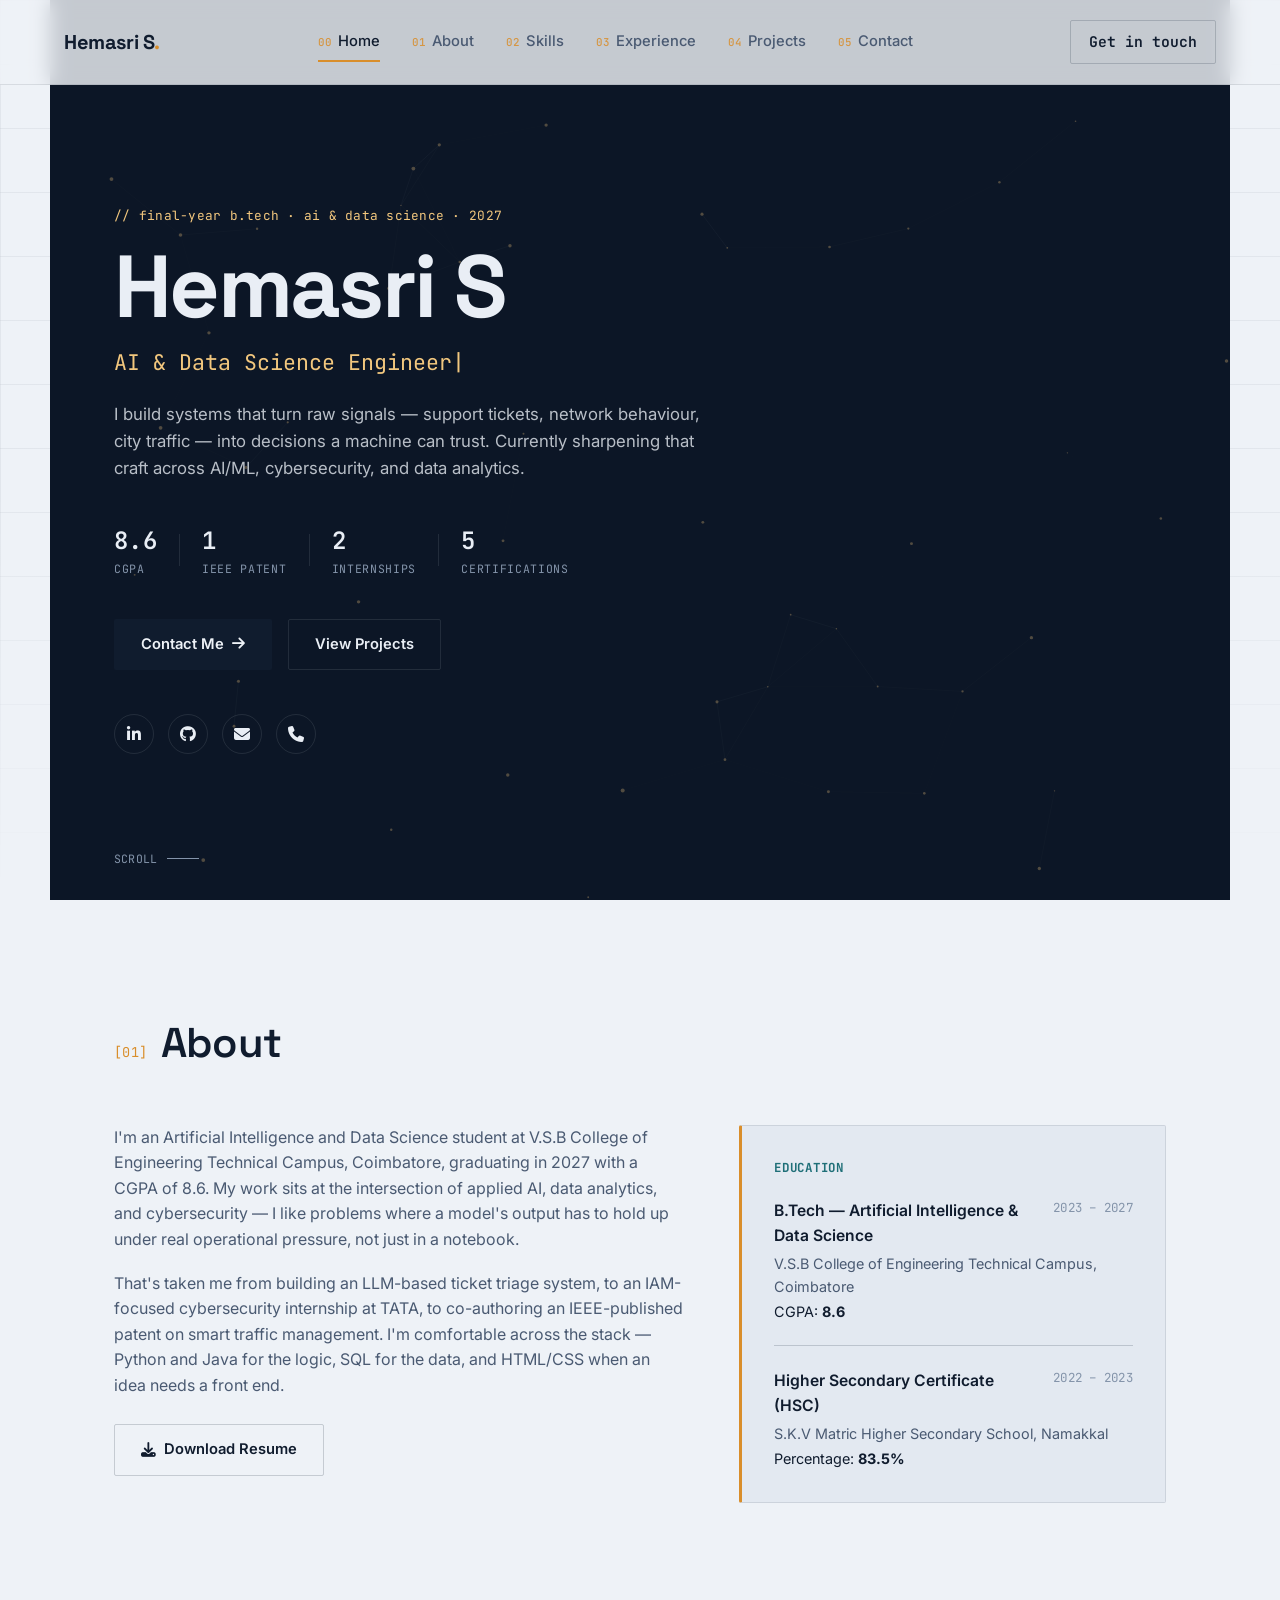
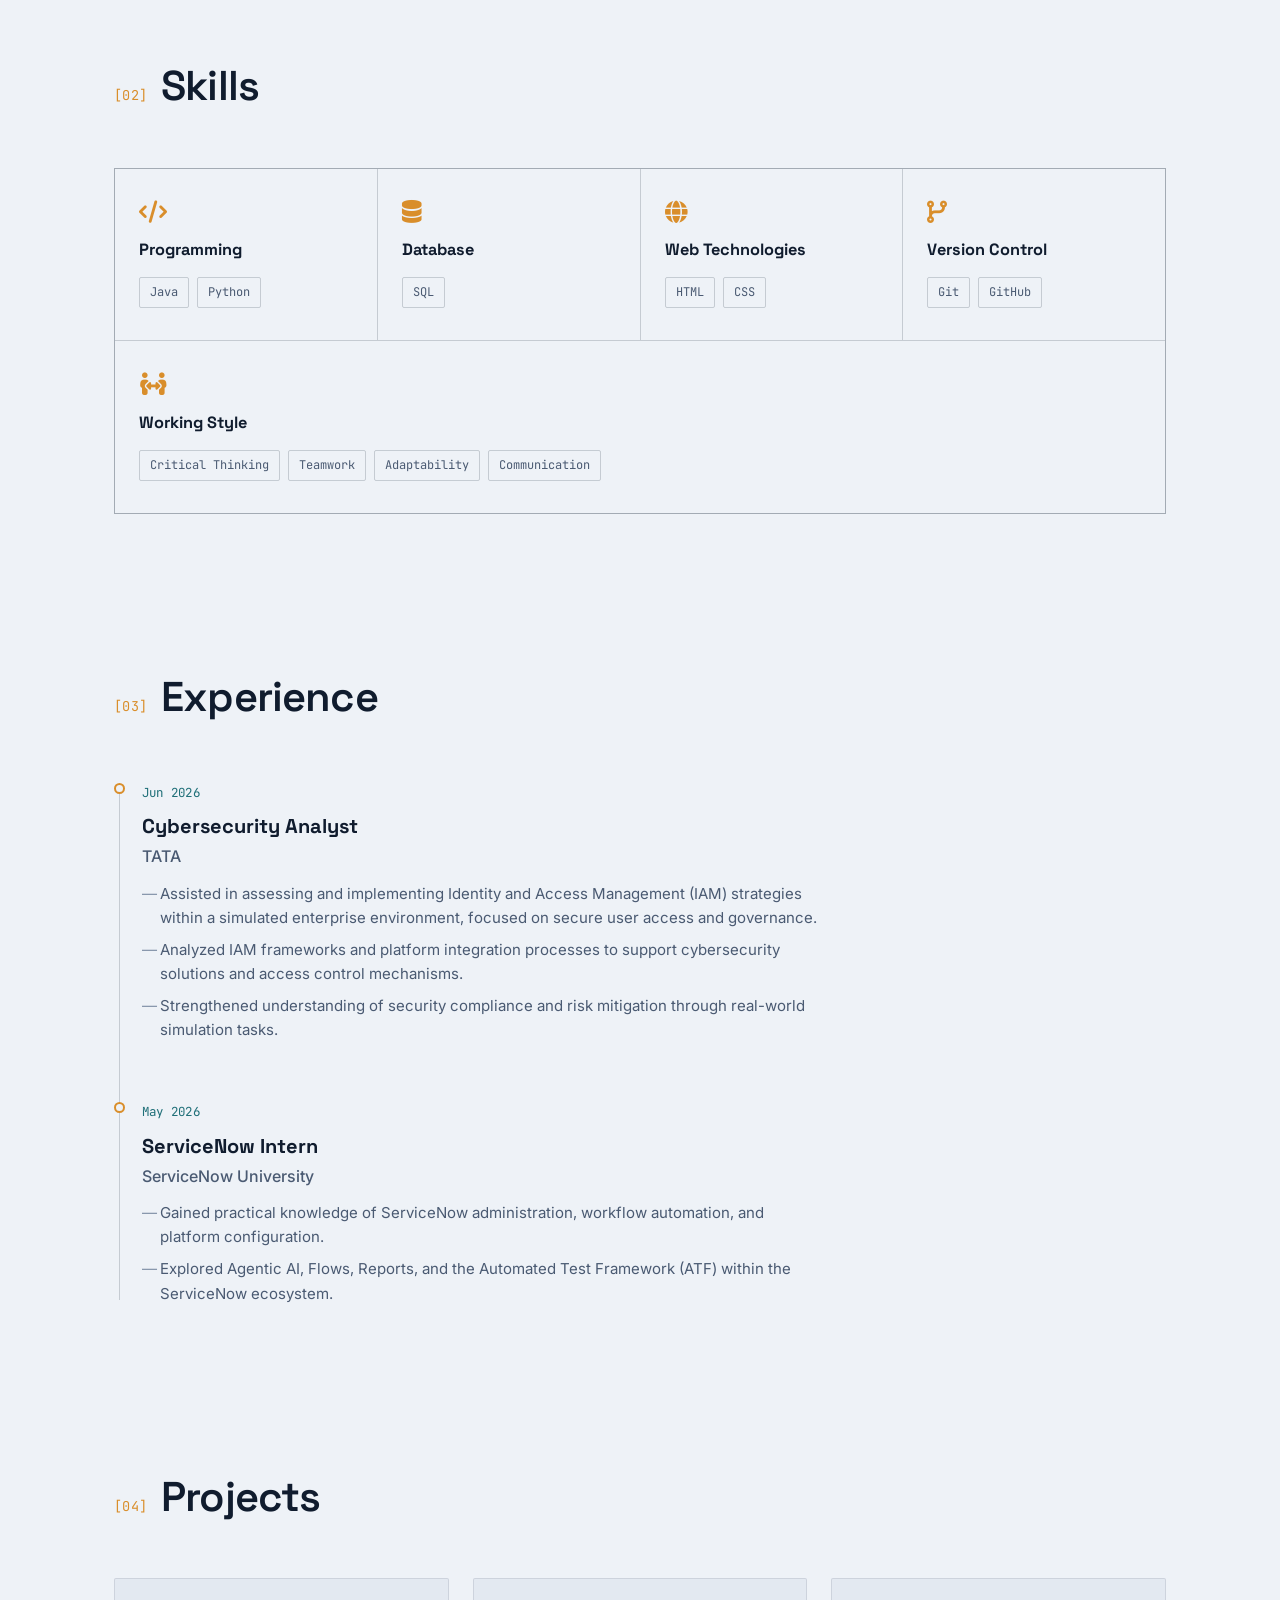
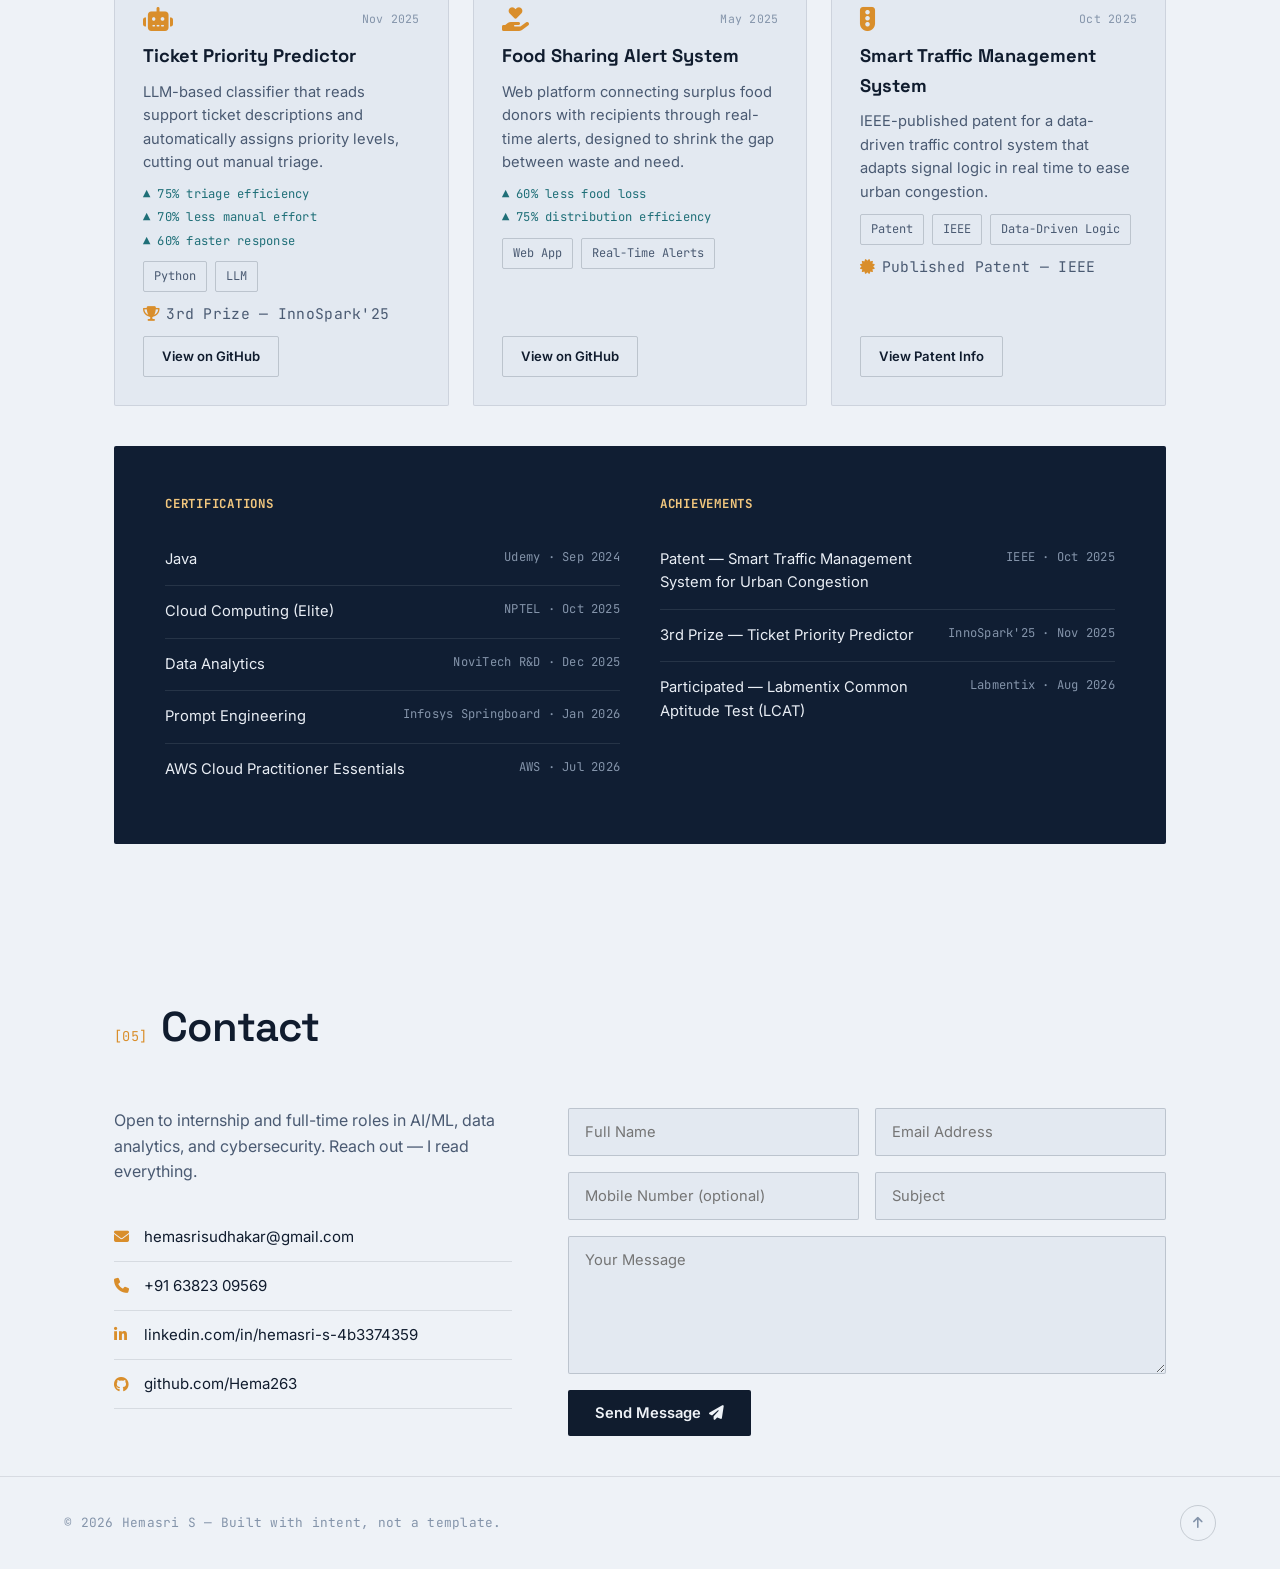
==== files/index.html @ e1083e75 "Add files via upload" ====
<!DOCTYPE html>
<html lang="en">
<head>
<meta charset="UTF-8">
<meta name="viewport" content="width=device-width, initial-scale=1.0">
<title>Hemasri S — AI &amp; Data Science Engineer</title>
<meta name="description" content="Portfolio of Hemasri S — AI &amp; Data Science student, cybersecurity intern, and IEEE patent holder.">
<link rel="preconnect" href="https://fonts.googleapis.com">
<link rel="preconnect" href="https://fonts.gstatic.com" crossorigin>
<link href="https://fonts.googleapis.com/css2?family=Space+Grotesk:wght@500;600;700&family=Inter:wght@400;500;600;700&family=JetBrains+Mono:wght@400;500&display=swap" rel="stylesheet">
<link rel="stylesheet" href="https://cdnjs.cloudflare.com/ajax/libs/font-awesome/6.4.0/css/all.min.css">
<link rel="stylesheet" href="style.css">
</head>
<body>

<div class="grid-overlay" aria-hidden="true"></div>

<header class="header" id="header">
  <a href="#home" class="logo">Hemasri&nbsp;S<span class="dot">.</span></a>
  <nav class="navbar" id="navbar">
    <a href="#home" class="nav-link active" data-idx="00">Home</a>
    <a href="#about" class="nav-link" data-idx="01">About</a>
    <a href="#skills" class="nav-link" data-idx="02">Skills</a>
    <a href="#experience" class="nav-link" data-idx="03">Experience</a>
    <a href="#projects" class="nav-link" data-idx="04">Projects</a>
    <a href="#contact" class="nav-link" data-idx="05">Contact</a>
  </nav>
  <a href="mailto:hemasrisudhakar@gmail.com" class="btn btn-ghost header-cta">Get in touch</a>
  <div class="menu-icon" id="menu-icon" aria-label="Toggle menu" role="button" tabindex="0">
    <i class="fas fa-bars"></i>
  </div>
</header>

<main>

  <!-- HERO -->
  <section class="hero" id="home">
    <canvas id="nodeField" aria-hidden="true"></canvas>
    <div class="hero-inner">
      <p class="eyebrow mono">// final-year b.tech · ai &amp; data science · 2027</p>
      <h1 class="hero-title">Hemasri S</h1>
      <p class="hero-role">
        <span class="role-typed" id="roleTyped"></span><span class="cursor">|</span>
      </p>
      <p class="hero-desc">
        I build systems that turn raw signals — support tickets, network behaviour, city traffic —
        into decisions a machine can trust. Currently sharpening that craft across AI/ML,
        cybersecurity, and data analytics.
      </p>

      <div class="hero-stats mono">
        <div class="stat">
          <span class="stat-num">8.6</span>
          <span class="stat-label">CGPA</span>
        </div>
        <div class="stat-div" aria-hidden="true"></div>
        <div class="stat">
          <span class="stat-num">1</span>
          <span class="stat-label">IEEE Patent</span>
        </div>
        <div class="stat-div" aria-hidden="true"></div>
        <div class="stat">
          <span class="stat-num">2</span>
          <span class="stat-label">Internships</span>
        </div>
        <div class="stat-div" aria-hidden="true"></div>
        <div class="stat">
          <span class="stat-num">5</span>
          <span class="stat-label">Certifications</span>
        </div>
      </div>

      <div class="hero-actions">
        <a href="mailto:hemasrisudhakar@gmail.com" class="btn btn-primary">Contact Me <i class="fas fa-arrow-right"></i></a>
        <a href="#projects" class="btn btn-outline">View Projects</a>
      </div>

      <div class="social-media">
        <a href="https://linkedin.com/in/hemasri-s-4b3374359" target="_blank" rel="noopener" aria-label="LinkedIn"><i class="fab fa-linkedin-in"></i></a>
        <a href="https://github.com/Hema263" target="_blank" rel="noopener" aria-label="GitHub"><i class="fab fa-github"></i></a>
        <a href="mailto:hemasrisudhakar@gmail.com" aria-label="Email"><i class="fas fa-envelope"></i></a>
        <a href="tel:+916382309569" aria-label="Phone"><i class="fas fa-phone"></i></a>
      </div>
    </div>
    <a href="#about" class="scroll-cue mono" aria-label="Scroll to About">scroll<span></span></a>
  </section>

  <!-- ABOUT -->
  <section class="about" id="about">
    <div class="section-head">
      <span class="section-idx mono">01</span>
      <h2 class="heading">About</h2>
    </div>

    <div class="about-grid">
      <div class="about-copy">
        <p>
          I'm an Artificial Intelligence and Data Science student at V.S.B College of Engineering
          Technical Campus, Coimbatore, graduating in 2027 with a CGPA of 8.6. My work sits at the
          intersection of applied AI, data analytics, and cybersecurity — I like problems where a
          model's output has to hold up under real operational pressure, not just in a notebook.
        </p>
        <p>
          That's taken me from building an LLM-based ticket triage system, to an IAM-focused
          cybersecurity internship at TATA, to co-authoring an IEEE-published patent on smart
          traffic management. I'm comfortable across the stack — Python and Java for the logic,
          SQL for the data, and HTML/CSS when an idea needs a front end.
        </p>
        <a href="assets/Hemasri_S_Resume.pdf" class="btn btn-outline" download>
          <i class="fas fa-download"></i> Download Resume
        </a>
      </div>

      <div class="education-card">
        <h3 class="mono card-label">Education</h3>
        <div class="edu-item">
          <div class="edu-top">
            <span class="edu-degree">B.Tech — Artificial Intelligence &amp; Data Science</span>
            <span class="edu-year mono">2023 – 2027</span>
          </div>
          <p class="edu-school">V.S.B College of Engineering Technical Campus, Coimbatore</p>
          <p class="edu-score">CGPA: <strong>8.6</strong></p>
        </div>
        <div class="edu-divider"></div>
        <div class="edu-item">
          <div class="edu-top">
            <span class="edu-degree">Higher Secondary Certificate (HSC)</span>
            <span class="edu-year mono">2022 – 2023</span>
          </div>
          <p class="edu-school">S.K.V Matric Higher Secondary School, Namakkal</p>
          <p class="edu-score">Percentage: <strong>83.5%</strong></p>
        </div>
      </div>
    </div>
  </section>

  <!-- SKILLS -->
  <section class="skills" id="skills">
    <div class="section-head">
      <span class="section-idx mono">02</span>
      <h2 class="heading">Skills</h2>
    </div>

    <div class="skills-grid">
      <div class="skill-card">
        <i class="fas fa-code"></i>
        <h3>Programming</h3>
        <div class="chips">
          <span class="chip">Java</span>
          <span class="chip">Python</span>
        </div>
      </div>
      <div class="skill-card">
        <i class="fas fa-database"></i>
        <h3>Database</h3>
        <div class="chips">
          <span class="chip">SQL</span>
        </div>
      </div>
      <div class="skill-card">
        <i class="fas fa-globe"></i>
        <h3>Web Technologies</h3>
        <div class="chips">
          <span class="chip">HTML</span>
          <span class="chip">CSS</span>
        </div>
      </div>
      <div class="skill-card">
        <i class="fas fa-code-branch"></i>
        <h3>Version Control</h3>
        <div class="chips">
          <span class="chip">Git</span>
          <span class="chip">GitHub</span>
        </div>
      </div>
      <div class="skill-card wide">
        <i class="fas fa-people-arrows"></i>
        <h3>Working Style</h3>
        <div class="chips">
          <span class="chip">Critical Thinking</span>
          <span class="chip">Teamwork</span>
          <span class="chip">Adaptability</span>
          <span class="chip">Communication</span>
        </div>
      </div>
    </div>
  </section>

  <!-- EXPERIENCE -->
  <section class="experience" id="experience">
    <div class="section-head">
      <span class="section-idx mono">03</span>
      <h2 class="heading">Experience</h2>
    </div>

    <div class="timeline">
      <div class="timeline-item">
        <div class="timeline-marker"></div>
        <div class="timeline-content">
          <span class="mono timeline-date">Jun 2026</span>
          <h3>Cybersecurity Analyst</h3>
          <p class="timeline-org">TATA</p>
          <ul>
            <li>Assisted in assessing and implementing Identity and Access Management (IAM) strategies within a simulated enterprise environment, focused on secure user access and governance.</li>
            <li>Analyzed IAM frameworks and platform integration processes to support cybersecurity solutions and access control mechanisms.</li>
            <li>Strengthened understanding of security compliance and risk mitigation through real-world simulation tasks.</li>
          </ul>
        </div>
      </div>

      <div class="timeline-item">
        <div class="timeline-marker"></div>
        <div class="timeline-content">
          <span class="mono timeline-date">May 2026</span>
          <h3>ServiceNow Intern</h3>
          <p class="timeline-org">ServiceNow University</p>
          <ul>
            <li>Gained practical knowledge of ServiceNow administration, workflow automation, and platform configuration.</li>
            <li>Explored Agentic AI, Flows, Reports, and the Automated Test Framework (ATF) within the ServiceNow ecosystem.</li>
          </ul>
        </div>
      </div>
    </div>
  </section>

  <!-- PROJECTS -->
  <section class="projects" id="projects">
    <div class="section-head">
      <span class="section-idx mono">04</span>
      <h2 class="heading">Projects</h2>
    </div>

    <div class="projects-grid">
      <article class="project-card">
        <div class="project-top">
          <i class="fas fa-robot"></i>
          <span class="mono project-date">Nov 2025</span>
        </div>
        <h3>Ticket Priority Predictor</h3>
        <p>LLM-based classifier that reads support ticket descriptions and automatically assigns priority levels, cutting out manual triage.</p>
        <div class="metric-row mono">
          <span>▲ 75% triage efficiency</span>
          <span>▲ 70% less manual effort</span>
          <span>▲ 60% faster response</span>
        </div>
        <div class="chips">
          <span class="chip">Python</span>
          <span class="chip">LLM</span>
        </div>
        <p class="award mono"><i class="fas fa-trophy"></i> 3rd Prize — InnoSpark'25</p>
        <a href="https://github.com/Hema263" target="_blank" rel="noopener" class="btn btn-outline btn-sm">View on GitHub</a>
      </article>

      <article class="project-card">
        <div class="project-top">
          <i class="fas fa-hand-holding-heart"></i>
          <span class="mono project-date">May 2025</span>
        </div>
        <h3>Food Sharing Alert System</h3>
        <p>Web platform connecting surplus food donors with recipients through real-time alerts, designed to shrink the gap between waste and need.</p>
        <div class="metric-row mono">
          <span>▲ 60% less food loss</span>
          <span>▲ 75% distribution efficiency</span>
        </div>
        <div class="chips">
          <span class="chip">Web App</span>
          <span class="chip">Real-Time Alerts</span>
        </div>
        <a href="https://github.com/Hema263" target="_blank" rel="noopener" class="btn btn-outline btn-sm">View on GitHub</a>
      </article>

      <article class="project-card">
        <div class="project-top">
          <i class="fas fa-traffic-light"></i>
          <span class="mono project-date">Oct 2025</span>
        </div>
        <h3>Smart Traffic Management System</h3>
        <p>IEEE-published patent for a data-driven traffic control system that adapts signal logic in real time to ease urban congestion.</p>
        <div class="chips">
          <span class="chip">Patent</span>
          <span class="chip">IEEE</span>
          <span class="chip">Data-Driven Logic</span>
        </div>
        <p class="award mono"><i class="fas fa-certificate"></i> Published Patent — IEEE</p>
        <a href="#" class="btn btn-outline btn-sm" id="patentLink">View Patent Info</a>
      </article>
    </div>
  </section>

  <!-- CERTIFICATIONS & ACHIEVEMENTS -->
  <section class="cert-achieve" id="cert-achieve">
    <div class="ca-grid">
      <div class="ca-col">
        <h3 class="mono card-label">Certifications</h3>
        <ul class="ca-list">
          <li><span>Java</span><span class="mono">Udemy · Sep 2024</span></li>
          <li><span>Cloud Computing (Elite)</span><span class="mono">NPTEL · Oct 2025</span></li>
          <li><span>Data Analytics</span><span class="mono">NoviTech R&amp;D · Dec 2025</span></li>
          <li><span>Prompt Engineering</span><span class="mono">Infosys Springboard · Jan 2026</span></li>
          <li><span>AWS Cloud Practitioner Essentials</span><span class="mono">AWS · Jul 2026</span></li>
        </ul>
      </div>
      <div class="ca-col">
        <h3 class="mono card-label">Achievements</h3>
        <ul class="ca-list">
          <li><span>Patent — Smart Traffic Management System for Urban Congestion</span><span class="mono">IEEE · Oct 2025</span></li>
          <li><span>3rd Prize — Ticket Priority Predictor</span><span class="mono">InnoSpark'25 · Nov 2025</span></li>
          <li><span>Participated — Labmentix Common Aptitude Test (LCAT)</span><span class="mono">Labmentix · Aug 2026</span></li>
        </ul>
      </div>
    </div>
  </section>

  <!-- CONTACT -->
  <section class="contact" id="contact">
    <div class="section-head">
      <span class="section-idx mono">05</span>
      <h2 class="heading">Contact</h2>
    </div>

    <div class="contact-grid">
      <div class="contact-info">
        <p class="contact-lead">Open to internship and full-time roles in AI/ML, data analytics, and cybersecurity. Reach out — I read everything.</p>
        <a href="mailto:hemasrisudhakar@gmail.com" class="contact-line">
          <i class="fas fa-envelope"></i> hemasrisudhakar@gmail.com
        </a>
        <a href="tel:+916382309569" class="contact-line">
          <i class="fas fa-phone"></i> +91 63823 09569
        </a>
        <a href="https://linkedin.com/in/hemasri-s-4b3374359" target="_blank" rel="noopener" class="contact-line">
          <i class="fab fa-linkedin-in"></i> linkedin.com/in/hemasri-s-4b3374359
        </a>
        <a href="https://github.com/Hema263" target="_blank" rel="noopener" class="contact-line">
          <i class="fab fa-github"></i> github.com/Hema263
        </a>
      </div>

      <form class="contact-form" id="contactForm" action="mailto:hemasrisudhakar@gmail.com" method="post" enctype="text/plain">
        <div class="input-box">
          <input type="text" name="name" placeholder="Full Name" required>
          <input type="email" name="email" placeholder="Email Address" required>
        </div>
        <div class="input-box">
          <input type="tel" name="mobile" placeholder="Mobile Number (optional)">
          <input type="text" name="subject" placeholder="Subject" required>
        </div>
        <textarea name="message" rows="6" placeholder="Your Message" required></textarea>
        <button type="submit" class="btn btn-primary">Send Message <i class="fas fa-paper-plane"></i></button>
      </form>
    </div>
  </section>

</main>

<footer class="footer">
  <p class="mono">© 2026 Hemasri S — Built with intent, not a template.</p>
  <a href="#home" class="footer-top" aria-label="Back to top"><i class="fas fa-arrow-up"></i></a>
</footer>

<script src="script.js"></script>
</body>
</html>
---- files/style.css ----
/* =========================================================
   HEMASRI S — PORTFOLIO
   Design language: "blueprint" — technical, drafted, precise.
   Paper-blue surfaces, navy ink, amber accent for signal/data,
   deep teal for security/trust context. Grid lines throughout
   nod to circuit boards and traffic grids (patent subject).
   ========================================================= */

:root {
  --paper: #EEF2F7;
  --paper-alt: #E3E9F1;
  --ink: #101C2E;
  --ink-soft: #4A5A72;
  --ink-faint: #8494AA;
  --amber: #D98E2B;
  --amber-soft: #F2C77E;
  --teal: #1F6F78;
  --line: rgba(16, 28, 46, 0.10);
  --line-strong: rgba(16, 28, 46, 0.18);

  --navy-deep: #0C1626;
  --navy-panel: #101E33;
  --paper-on-navy: #E9EEF5;
  --line-on-navy: rgba(233, 238, 245, 0.10);

  --font-display: "Space Grotesk", sans-serif;
  --font-body: "Inter", sans-serif;
  --font-mono: "JetBrains Mono", monospace;

  --radius: 2px;
  --max-w: 1180px;
}

* { margin: 0; padding: 0; box-sizing: border-box; }

html { scroll-behavior: smooth; }

body {
  background: var(--paper);
  color: var(--ink);
  font-family: var(--font-body);
  line-height: 1.6;
  overflow-x: hidden;
}

a { color: inherit; text-decoration: none; }
ul { list-style: none; }
img { max-width: 100%; display: block; }
button { font-family: inherit; cursor: pointer; }

.mono { font-family: var(--font-mono); letter-spacing: 0.02em; }

/* focus visibility */
a:focus-visible, button:focus-visible, input:focus-visible, textarea:focus-visible {
  outline: 2px solid var(--amber);
  outline-offset: 2px;
}

@media (prefers-reduced-motion: reduce) {
  *, *::before, *::after { animation-duration: 0.01ms !important; transition-duration: 0.01ms !important; }
  html { scroll-behavior: auto; }
}

/* faint grid overlay across whole page */
.grid-overlay {
  position: fixed;
  inset: 0;
  pointer-events: none;
  z-index: 0;
  background-image:
    linear-gradient(var(--line) 1px, transparent 1px),
    linear-gradient(90deg, var(--line) 1px, transparent 1px);
  background-size: 64px 64px;
  opacity: 0.5;
  mask-image: linear-gradient(to bottom, black, black 55%, transparent 100%);
}

/* ---------------- HEADER ---------------- */
.header {
  position: fixed;
  top: 0; left: 0; right: 0;
  z-index: 100;
  display: flex;
  align-items: center;
  justify-content: space-between;
  padding: 20px clamp(20px, 5vw, 64px);
  background: rgba(238, 242, 247, 0.82);
  backdrop-filter: blur(10px);
  border-bottom: 1px solid var(--line);
}

.logo {
  font-family: var(--font-display);
  font-weight: 700;
  font-size: 1.25rem;
  letter-spacing: -0.02em;
}
.logo .dot { color: var(--amber); }

.navbar { display: flex; gap: 32px; }
.nav-link {
  position: relative;
  font-size: 0.92rem;
  font-weight: 500;
  color: var(--ink-soft);
  padding: 4px 0;
  transition: color 0.2s ease;
}
.nav-link::before {
  content: attr(data-idx);
  font-family: var(--font-mono);
  font-size: 0.68rem;
  color: var(--amber);
  margin-right: 6px;
  opacity: 0.85;
}
.nav-link:hover, .nav-link.active { color: var(--ink); }
.nav-link::after {
  content: "";
  position: absolute;
  left: 0; bottom: -4px;
  width: 0; height: 1.5px;
  background: var(--amber);
  transition: width 0.25s ease;
}
.nav-link:hover::after, .nav-link.active::after { width: 100%; }

.header-cta {
  font-family: var(--font-mono);
  font-size: 0.82rem;
}

.menu-icon { display: none; font-size: 1.3rem; cursor: pointer; }

/* ---------------- BUTTONS ---------------- */
.btn {
  display: inline-flex;
  align-items: center;
  gap: 8px;
  padding: 13px 26px;
  font-weight: 600;
  font-size: 0.92rem;
  border-radius: var(--radius);
  border: 1px solid transparent;
  transition: transform 0.2s ease, background 0.2s ease, border-color 0.2s ease, color 0.2s ease;
}
.btn-sm { padding: 9px 18px; font-size: 0.82rem; }
.btn-primary {
  background: var(--ink);
  color: var(--paper);
}
.btn-primary:hover { background: var(--amber); color: var(--ink); transform: translateY(-2px); }

.btn-outline {
  border-color: var(--line-strong);
  color: var(--ink);
}
.btn-outline:hover { border-color: var(--ink); background: var(--ink); color: var(--paper); transform: translateY(-2px); }

.btn-ghost {
  color: var(--ink);
  border: 1px solid var(--line-strong);
  padding: 9px 18px;
}
.btn-ghost:hover { border-color: var(--amber); color: var(--amber); }

/* ---------------- HERO ---------------- */
.hero {
  position: relative;
  min-height: 100vh;
  display: flex;
  align-items: center;
  padding: 140px clamp(20px, 5vw, 64px) 80px;
  background: var(--navy-deep);
  color: var(--paper-on-navy);
  overflow: hidden;
}

#nodeField {
  position: absolute;
  inset: 0;
  width: 100%;
  height: 100%;
  opacity: 0.55;
}

.hero-inner {
  position: relative;
  z-index: 2;
  max-width: 760px;
}

.eyebrow {
  color: var(--amber-soft);
  font-size: 0.8rem;
  margin-bottom: 18px;
}

.hero-title {
  font-family: var(--font-display);
  font-weight: 700;
  font-size: clamp(3rem, 8vw, 5.5rem);
  letter-spacing: -0.03em;
  line-height: 0.98;
  margin-bottom: 14px;
}

.hero-role {
  font-family: var(--font-mono);
  font-size: clamp(1rem, 2.2vw, 1.35rem);
  color: var(--amber-soft);
  margin-bottom: 22px;
  min-height: 1.6em;
}
.cursor { animation: blink 1s step-start infinite; color: var(--amber-soft); }
@keyframes blink { 50% { opacity: 0; } }

.hero-desc {
  font-size: 1.05rem;
  color: rgba(233, 238, 245, 0.78);
  max-width: 56ch;
  margin-bottom: 40px;
}

.hero-stats {
  display: flex;
  align-items: center;
  gap: 22px;
  margin-bottom: 40px;
  flex-wrap: wrap;
}
.stat { display: flex; flex-direction: column; }
.stat-num { font-size: 1.5rem; font-weight: 600; color: var(--paper-on-navy); }
.stat-label { font-size: 0.72rem; color: var(--ink-faint); text-transform: uppercase; letter-spacing: 0.06em; }
.stat-div { width: 1px; height: 32px; background: var(--line-on-navy); }

.hero-actions { display: flex; gap: 16px; margin-bottom: 44px; flex-wrap: wrap; }
.hero .btn-outline { border-color: var(--line-on-navy); color: var(--paper-on-navy); }
.hero .btn-outline:hover { background: var(--paper-on-navy); color: var(--navy-deep); border-color: var(--paper-on-navy); }

.social-media { display: flex; gap: 14px; }
.social-media a {
  width: 40px; height: 40px;
  display: flex; align-items: center; justify-content: center;
  border: 1px solid var(--line-on-navy);
  border-radius: 50%;
  transition: all 0.2s ease;
}
.social-media a:hover { background: var(--amber-soft); color: var(--navy-deep); border-color: var(--amber-soft); transform: translateY(-3px); }

.scroll-cue {
  position: absolute;
  bottom: 32px; left: clamp(20px, 5vw, 64px);
  z-index: 2;
  display: flex; align-items: center; gap: 10px;
  font-size: 0.72rem;
  color: var(--ink-faint);
  text-transform: uppercase;
}
.scroll-cue span { width: 32px; height: 1px; background: var(--ink-faint); position: relative; overflow: hidden; }
.scroll-cue span::after {
  content: "";
  position: absolute; top: 0; left: -100%;
  width: 100%; height: 100%;
  background: var(--amber-soft);
  animation: cue 1.8s ease-in-out infinite;
}
@keyframes cue { 50% { left: 100%; } 100% { left: 100%; } }

/* ---------------- SECTION SHARED ---------------- */
main section {
  position: relative;
  z-index: 1;
  max-width: var(--max-w);
  margin: 0 auto;
  padding: 110px clamp(20px, 5vw, 64px) 40px;
}

.section-head {
  display: flex;
  align-items: baseline;
  gap: 14px;
  margin-bottom: 48px;
}
.section-idx {
  color: var(--amber);
  font-size: 0.85rem;
}
.section-idx::before { content: "["; }
.section-idx::after { content: "]"; }

.heading {
  font-family: var(--font-display);
  font-weight: 600;
  font-size: clamp(1.9rem, 3.5vw, 2.6rem);
  letter-spacing: -0.02em;
}

/* ---------------- ABOUT ---------------- */
.about-grid {
  display: grid;
  grid-template-columns: 1.2fr 0.9fr;
  gap: 56px;
  align-items: start;
}
.about-copy p { color: var(--ink-soft); margin-bottom: 18px; max-width: 62ch; }
.about-copy .btn { margin-top: 8px; }

.education-card {
  background: var(--paper-alt);
  border: 1px solid var(--line);
  border-left: 3px solid var(--amber);
  padding: 32px;
  border-radius: var(--radius);
}
.card-label { color: var(--teal); font-size: 0.78rem; text-transform: uppercase; margin-bottom: 20px; letter-spacing: 0.06em; }
.edu-top { display: flex; justify-content: space-between; gap: 12px; margin-bottom: 4px; }
.edu-degree { font-weight: 600; font-size: 0.98rem; }
.edu-year { color: var(--ink-faint); font-size: 0.78rem; white-space: nowrap; }
.edu-school { color: var(--ink-soft); font-size: 0.9rem; margin-bottom: 2px; }
.edu-score { font-size: 0.9rem; }
.edu-divider { height: 1px; background: var(--line-strong); margin: 22px 0; }

/* ---------------- SKILLS ---------------- */
.skills-grid {
  display: grid;
  grid-template-columns: repeat(4, 1fr);
  gap: 1px;
  background: var(--line-strong);
  border: 1px solid var(--line-strong);
}
.skill-card {
  background: var(--paper);
  padding: 32px 24px;
  transition: background 0.2s ease;
}
.skill-card:hover { background: var(--paper-alt); }
.skill-card.wide { grid-column: span 4; }
.skill-card i { font-size: 1.4rem; color: var(--amber); margin-bottom: 14px; display: block; }
.skill-card h3 { font-family: var(--font-display); font-size: 1.02rem; margin-bottom: 14px; }
.chips { display: flex; flex-wrap: wrap; gap: 8px; }
.chip {
  font-family: var(--font-mono);
  font-size: 0.75rem;
  padding: 5px 10px;
  border: 1px solid var(--line-strong);
  border-radius: var(--radius);
  color: var(--ink-soft);
}

/* ---------------- EXPERIENCE ---------------- */
.timeline { position: relative; padding-left: 28px; }
.timeline::before {
  content: "";
  position: absolute; left: 5px; top: 6px; bottom: 6px;
  width: 1px;
  background: var(--line-strong);
}
.timeline-item { position: relative; padding-bottom: 48px; }
.timeline-item:last-child { padding-bottom: 0; }
.timeline-marker {
  position: absolute; left: -28px; top: 4px;
  width: 11px; height: 11px;
  background: var(--paper);
  border: 2px solid var(--amber);
  border-radius: 50%;
}
.timeline-date { color: var(--teal); font-size: 0.78rem; }
.timeline-content h3 { font-family: var(--font-display); font-size: 1.25rem; margin: 6px 0 2px; }
.timeline-org { color: var(--ink-soft); font-weight: 500; margin-bottom: 12px; }
.timeline-content ul { max-width: 68ch; }
.timeline-content li { position: relative; padding-left: 18px; color: var(--ink-soft); margin-bottom: 8px; font-size: 0.94rem; }
.timeline-content li::before { content: "—"; position: absolute; left: 0; color: var(--ink-faint); }

/* ---------------- PROJECTS ---------------- */
.projects-grid {
  display: grid;
  grid-template-columns: repeat(3, 1fr);
  gap: 24px;
}
.project-card {
  background: var(--paper-alt);
  border: 1px solid var(--line);
  padding: 28px;
  display: flex;
  flex-direction: column;
  gap: 10px;
  border-radius: var(--radius);
  transition: transform 0.25s ease, box-shadow 0.25s ease, border-color 0.25s ease;
}
.project-card:hover {
  transform: translateY(-4px);
  border-color: var(--amber);
  box-shadow: 0 12px 28px -14px rgba(16, 28, 46, 0.35);
}
.project-top { display: flex; justify-content: space-between; align-items: center; }
.project-top i { font-size: 1.5rem; color: var(--amber); }
.project-date { color: var(--ink-faint); font-size: 0.72rem; }
.project-card h3 { font-family: var(--font-display); font-size: 1.15rem; }
.project-card p { color: var(--ink-soft); font-size: 0.92rem; flex-grow: 0; }
.metric-row { display: flex; flex-direction: column; gap: 4px; font-size: 0.76rem; color: var(--teal); }
.award { font-size: 0.78rem; color: var(--ink-soft); display: flex; align-items: center; gap: 6px; }
.award i { color: var(--amber); }
.project-card .btn { margin-top: auto; align-self: flex-start; }

/* ---------------- CERTIFICATIONS / ACHIEVEMENTS ---------------- */
.cert-achieve { padding-top: 0; }
.ca-grid {
  display: grid;
  grid-template-columns: 1fr 1fr;
  gap: 40px;
  background: var(--navy-panel);
  color: var(--paper-on-navy);
  padding: 48px clamp(24px, 4vw, 56px);
  border-radius: var(--radius);
}
.ca-col .card-label { color: var(--amber-soft); }
.ca-list li {
  display: flex;
  justify-content: space-between;
  gap: 16px;
  padding: 14px 0;
  border-bottom: 1px solid var(--line-on-navy);
  font-size: 0.92rem;
}
.ca-list li:last-child { border-bottom: none; }
.ca-list li span:first-child { color: var(--paper-on-navy); max-width: 60%; }
.ca-list li span:last-child { color: var(--ink-faint); font-size: 0.76rem; text-align: right; white-space: nowrap; }

/* ---------------- CONTACT ---------------- */
.contact-grid {
  display: grid;
  grid-template-columns: 0.8fr 1.2fr;
  gap: 56px;
}
.contact-lead { color: var(--ink-soft); margin-bottom: 28px; max-width: 42ch; }
.contact-line {
  display: flex; align-items: center; gap: 12px;
  padding: 12px 0;
  border-bottom: 1px solid var(--line);
  font-size: 0.94rem;
  transition: color 0.2s ease, padding-left 0.2s ease;
}
.contact-line i { color: var(--amber); width: 18px; }
.contact-line:hover { color: var(--teal); padding-left: 6px; }

.contact-form { display: flex; flex-direction: column; gap: 16px; }
.input-box { display: flex; gap: 16px; }
.contact-form input, .contact-form textarea {
  width: 100%;
  background: var(--paper-alt);
  border: 1px solid var(--line-strong);
  border-radius: var(--radius);
  padding: 14px 16px;
  font-family: var(--font-body);
  font-size: 0.92rem;
  color: var(--ink);
  resize: vertical;
}
.contact-form input:focus, .contact-form textarea:focus { border-color: var(--amber); outline: none; }
.contact-form button { align-self: flex-start; }

/* ---------------- FOOTER ---------------- */
.footer {
  display: flex;
  align-items: center;
  justify-content: space-between;
  padding: 28px clamp(20px, 5vw, 64px);
  border-top: 1px solid var(--line);
  color: var(--ink-faint);
  font-size: 0.8rem;
}
.footer-top {
  width: 36px; height: 36px;
  display: flex; align-items: center; justify-content: center;
  border: 1px solid var(--line-strong);
  border-radius: 50%;
  transition: all 0.2s ease;
}
.footer-top:hover { background: var(--amber); border-color: var(--amber); color: var(--ink); }

/* ---------------- RESPONSIVE ---------------- */
@media (max-width: 900px) {
  .about-grid, .contact-grid { grid-template-columns: 1fr; }
  .skills-grid { grid-template-columns: repeat(2, 1fr); }
  .skill-card.wide { grid-column: span 2; }
  .projects-grid { grid-template-columns: 1fr; }
  .ca-grid { grid-template-columns: 1fr; }
}

@media (max-width: 760px) {
  .navbar, .header-cta { display: none; }
  .menu-icon { display: block; }
  .navbar.show {
    display: flex;
    flex-direction: column;
    position: absolute;
    top: 100%; left: 0; right: 0;
    background: var(--paper);
    padding: 20px clamp(20px, 5vw, 64px);
    border-bottom: 1px solid var(--line);
    gap: 18px;
  }
  .input-box { flex-direction: column; }
  .skills-grid { grid-template-columns: 1fr; }
  .skill-card.wide { grid-column: span 1; }
}
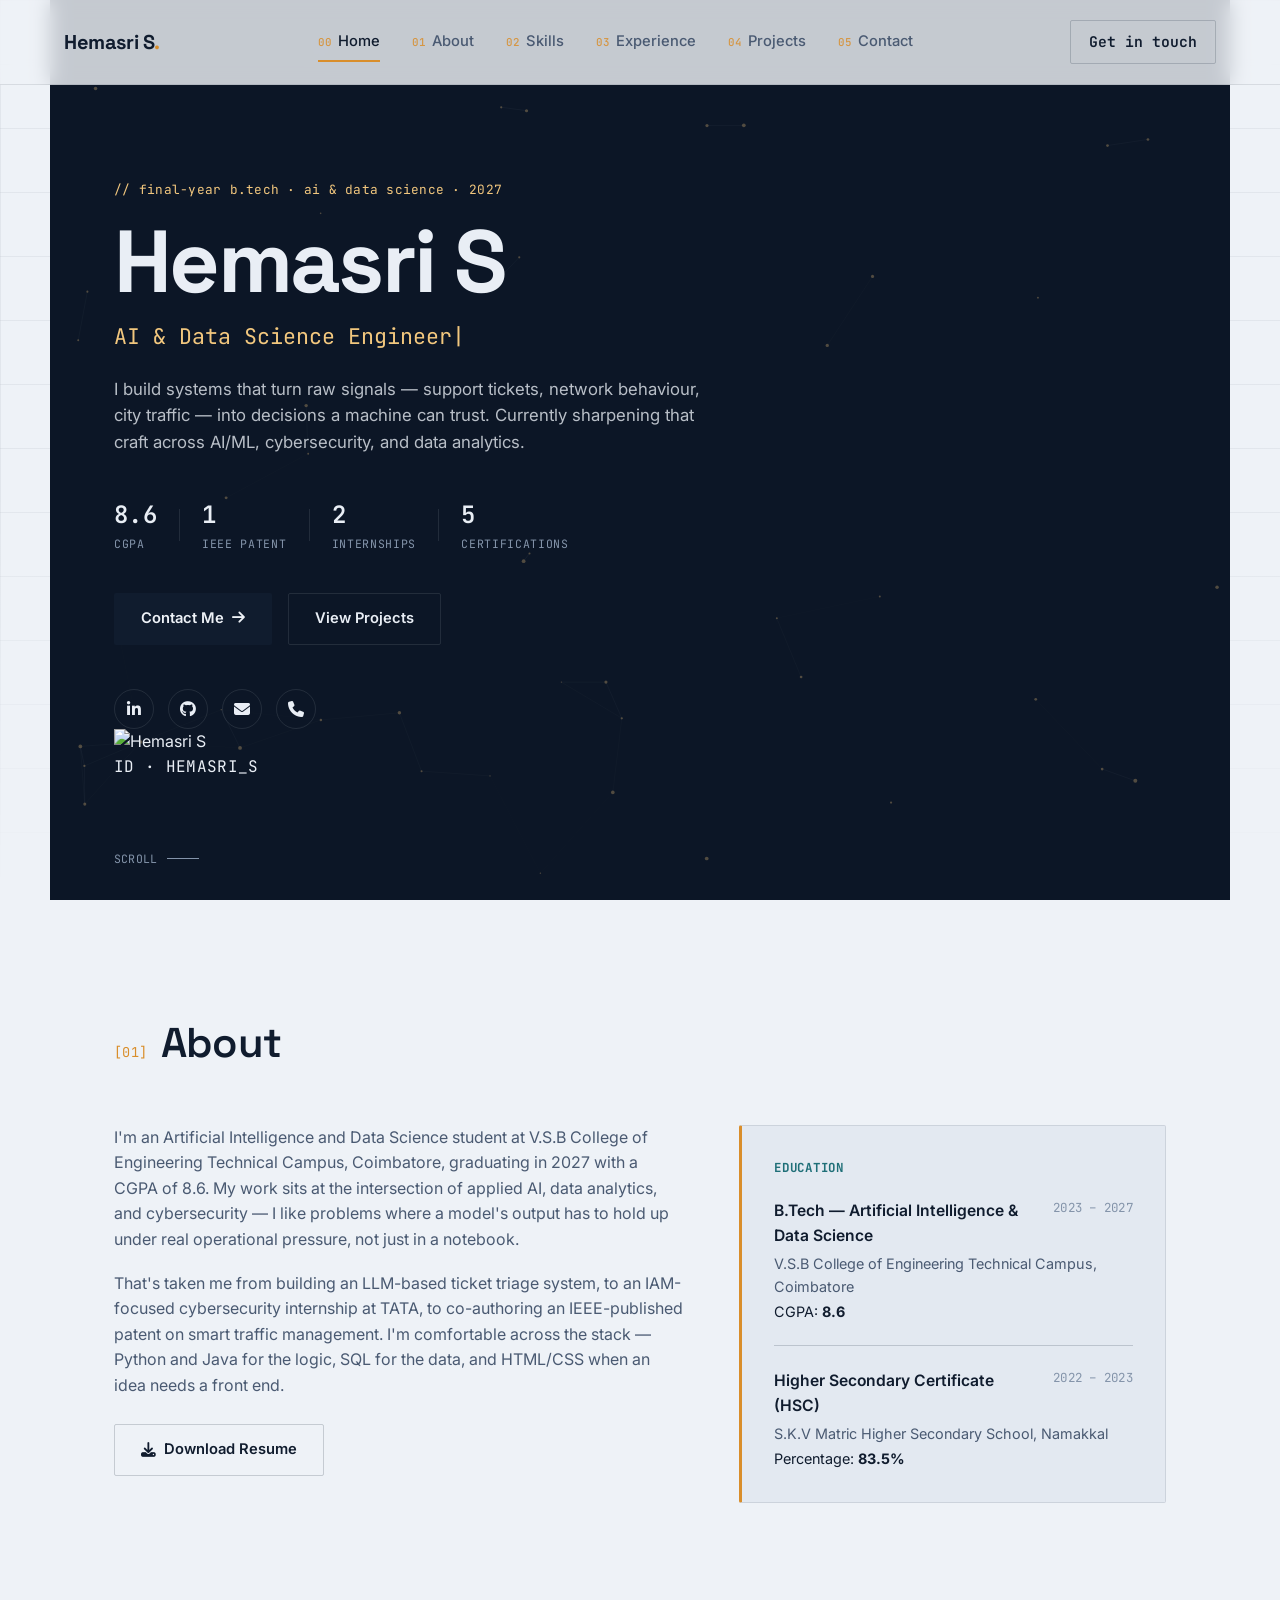
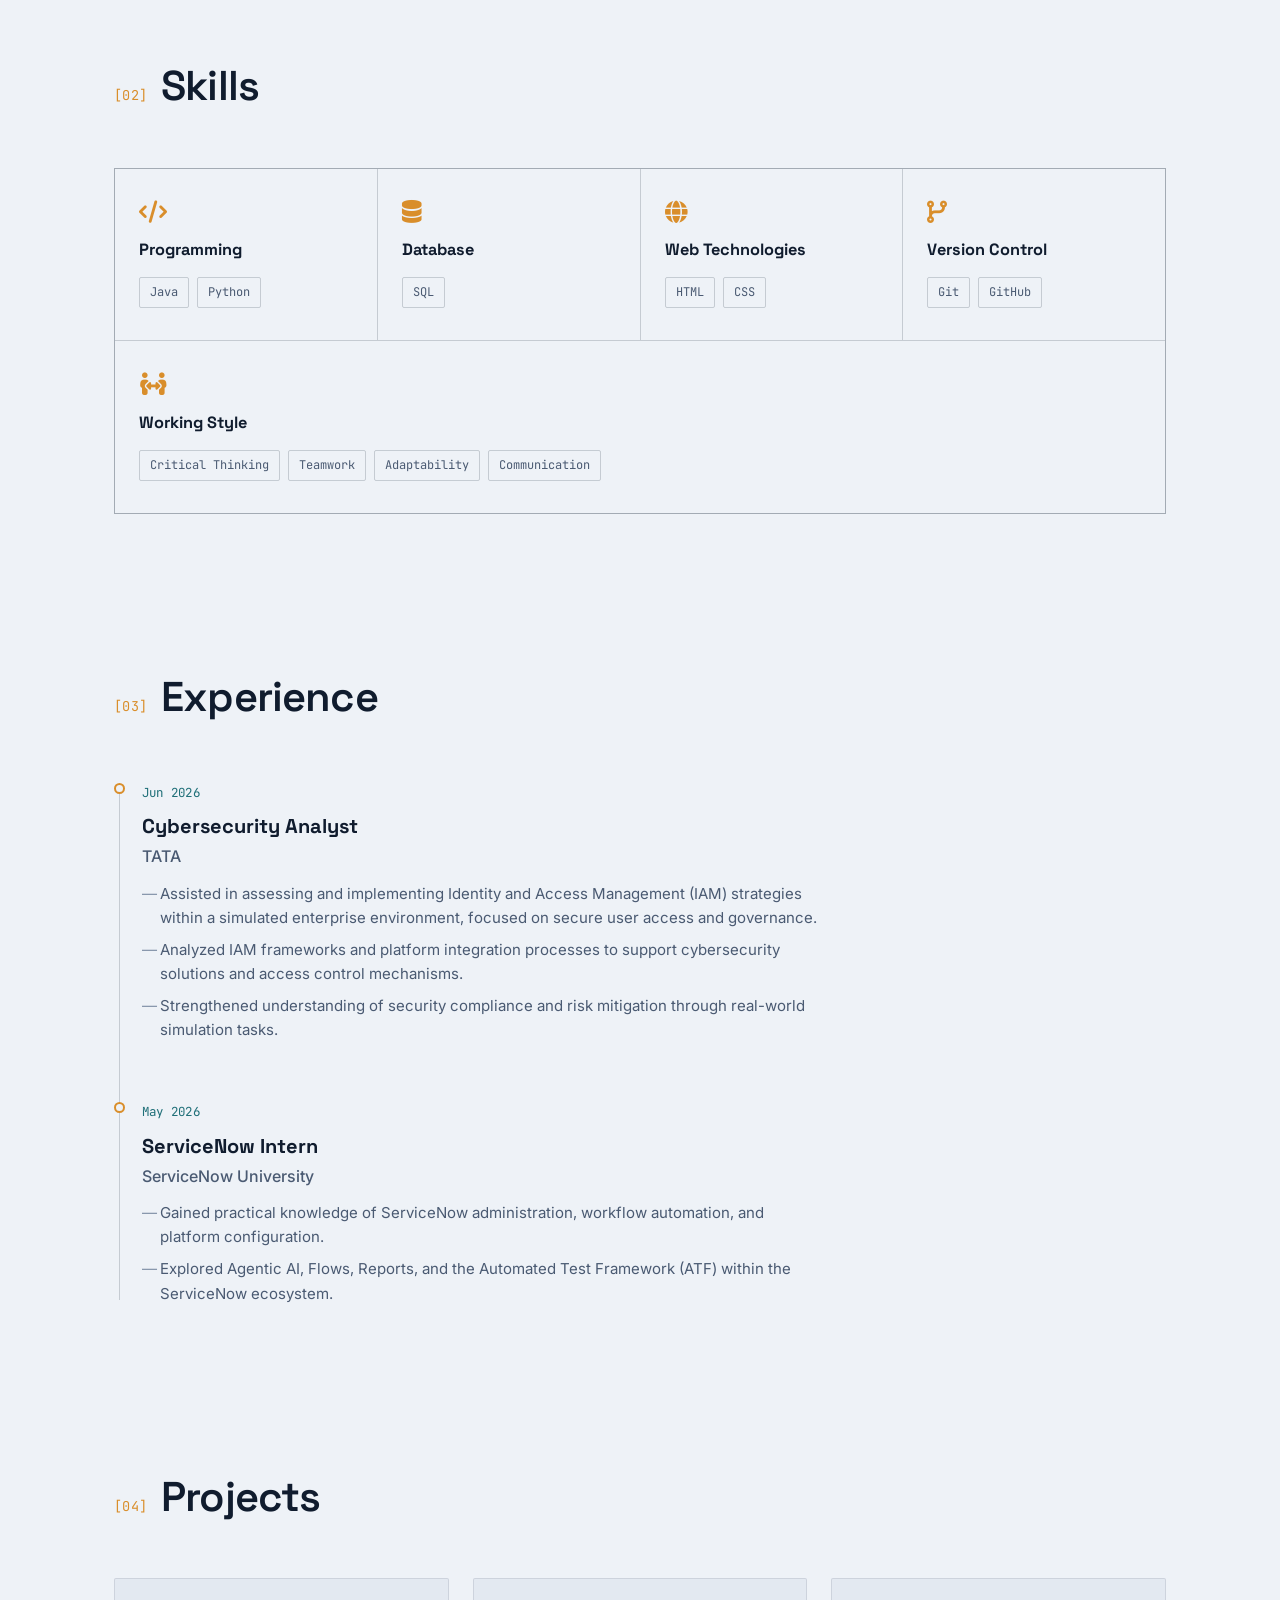
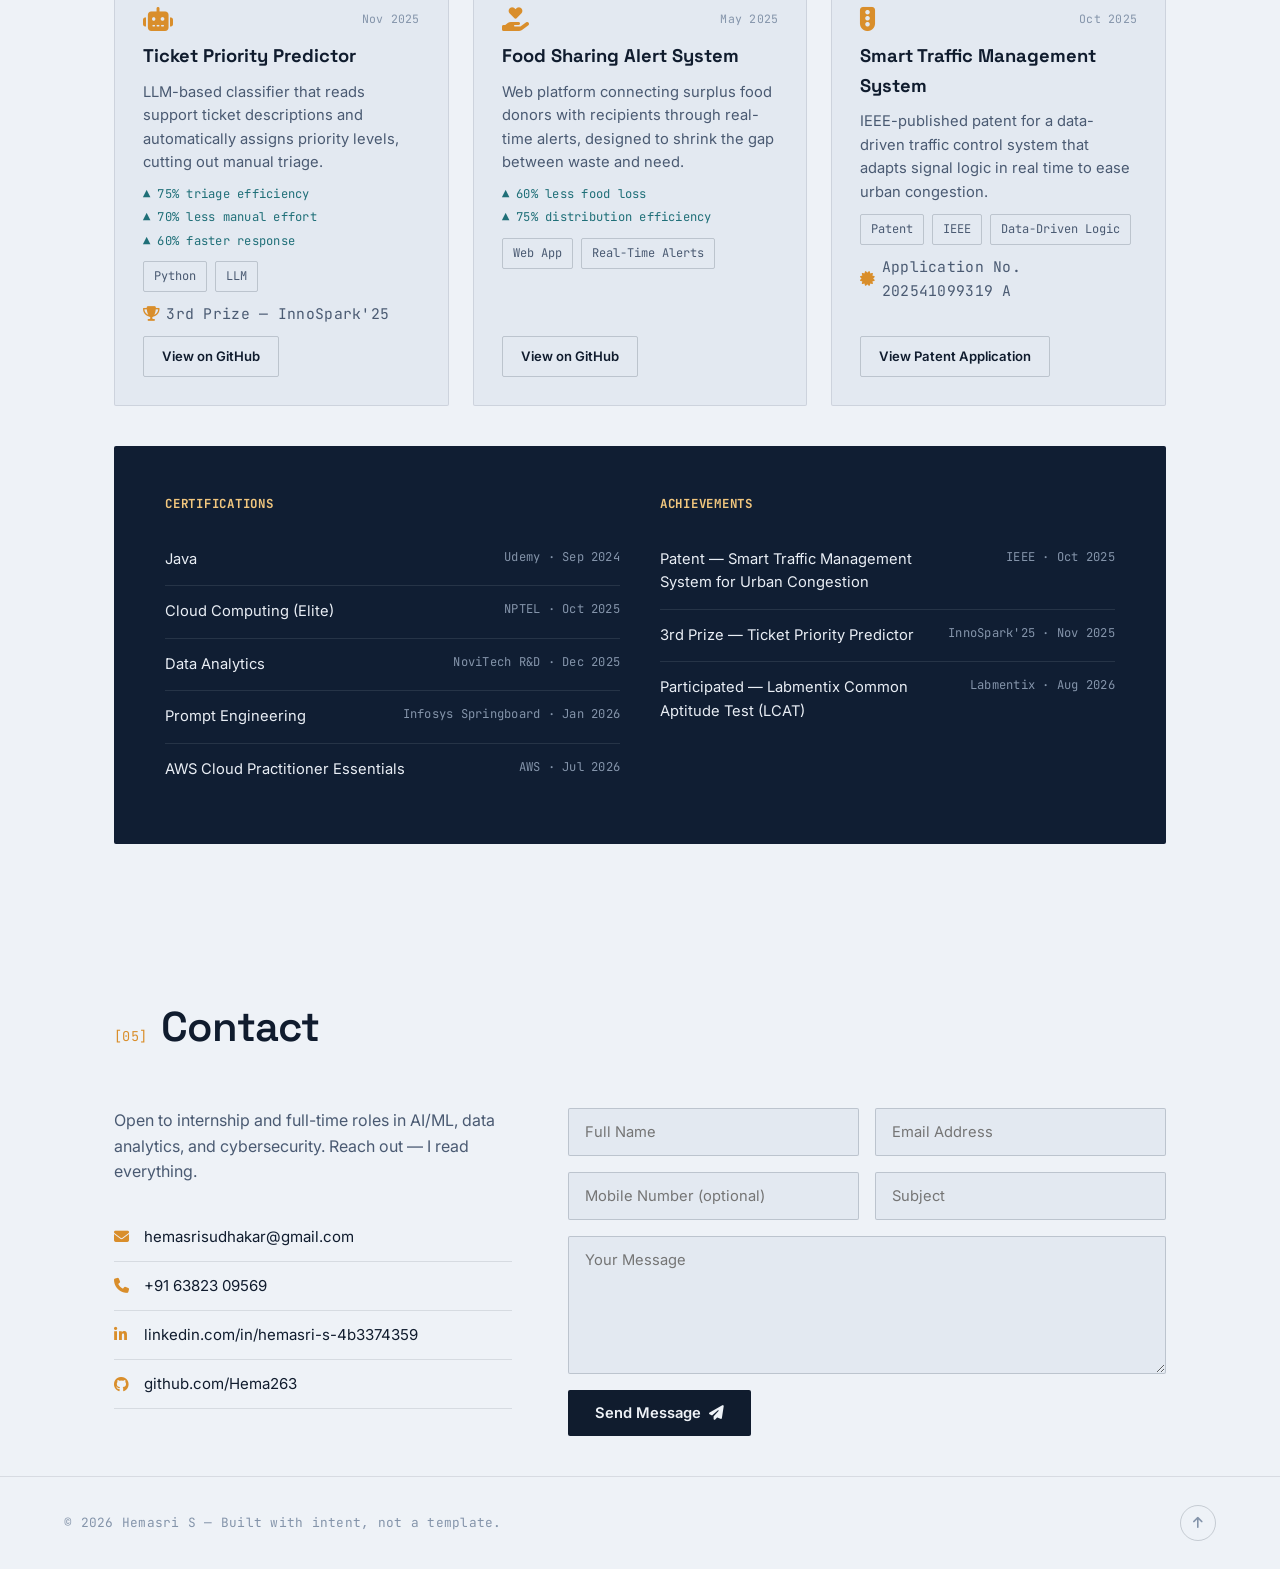
==== commit 2cbe6712: "Update index.html" ====
--- a/files/index.html
+++ b/files/index.html
@@ -36,50 +36,63 @@
   <!-- HERO -->
   <section class="hero" id="home">
     <canvas id="nodeField" aria-hidden="true"></canvas>
-    <div class="hero-inner">
-      <p class="eyebrow mono">// final-year b.tech · ai &amp; data science · 2027</p>
-      <h1 class="hero-title">Hemasri S</h1>
-      <p class="hero-role">
-        <span class="role-typed" id="roleTyped"></span><span class="cursor">|</span>
-      </p>
-      <p class="hero-desc">
-        I build systems that turn raw signals — support tickets, network behaviour, city traffic —
-        into decisions a machine can trust. Currently sharpening that craft across AI/ML,
-        cybersecurity, and data analytics.
-      </p>
-
-      <div class="hero-stats mono">
-        <div class="stat">
-          <span class="stat-num">8.6</span>
-          <span class="stat-label">CGPA</span>
-        </div>
-        <div class="stat-div" aria-hidden="true"></div>
-        <div class="stat">
-          <span class="stat-num">1</span>
-          <span class="stat-label">IEEE Patent</span>
-        </div>
-        <div class="stat-div" aria-hidden="true"></div>
-        <div class="stat">
-          <span class="stat-num">2</span>
-          <span class="stat-label">Internships</span>
-        </div>
-        <div class="stat-div" aria-hidden="true"></div>
-        <div class="stat">
-          <span class="stat-num">5</span>
-          <span class="stat-label">Certifications</span>
-        </div>
-      </div>
-
-      <div class="hero-actions">
-        <a href="mailto:hemasrisudhakar@gmail.com" class="btn btn-primary">Contact Me <i class="fas fa-arrow-right"></i></a>
-        <a href="#projects" class="btn btn-outline">View Projects</a>
-      </div>
-
-      <div class="social-media">
-        <a href="https://linkedin.com/in/hemasri-s-4b3374359" target="_blank" rel="noopener" aria-label="LinkedIn"><i class="fab fa-linkedin-in"></i></a>
-        <a href="https://github.com/Hema263" target="_blank" rel="noopener" aria-label="GitHub"><i class="fab fa-github"></i></a>
-        <a href="mailto:hemasrisudhakar@gmail.com" aria-label="Email"><i class="fas fa-envelope"></i></a>
-        <a href="tel:+916382309569" aria-label="Phone"><i class="fas fa-phone"></i></a>
+    <div class="hero-inner hero-inner-split">
+      <div class="hero-copy">
+        <p class="eyebrow mono">// final-year b.tech · ai &amp; data science · 2027</p>
+        <h1 class="hero-title">Hemasri S</h1>
+        <p class="hero-role">
+          <span class="role-typed" id="roleTyped"></span><span class="cursor">|</span>
+        </p>
+        <p class="hero-desc">
+          I build systems that turn raw signals — support tickets, network behaviour, city traffic —
+          into decisions a machine can trust. Currently sharpening that craft across AI/ML,
+          cybersecurity, and data analytics.
+        </p>
+
+        <div class="hero-stats mono">
+          <div class="stat">
+            <span class="stat-num">8.6</span>
+            <span class="stat-label">CGPA</span>
+          </div>
+          <div class="stat-div" aria-hidden="true"></div>
+          <div class="stat">
+            <span class="stat-num">1</span>
+            <span class="stat-label">IEEE Patent</span>
+          </div>
+          <div class="stat-div" aria-hidden="true"></div>
+          <div class="stat">
+            <span class="stat-num">2</span>
+            <span class="stat-label">Internships</span>
+          </div>
+          <div class="stat-div" aria-hidden="true"></div>
+          <div class="stat">
+            <span class="stat-num">5</span>
+            <span class="stat-label">Certifications</span>
+          </div>
+        </div>
+
+        <div class="hero-actions">
+          <a href="mailto:hemasrisudhakar@gmail.com" class="btn btn-primary">Contact Me <i class="fas fa-arrow-right"></i></a>
+          <a href="#projects" class="btn btn-outline">View Projects</a>
+        </div>
+
+        <div class="social-media">
+          <a href="https://linkedin.com/in/hemasri-s-4b3374359" target="_blank" rel="noopener" aria-label="LinkedIn"><i class="fab fa-linkedin-in"></i></a>
+          <a href="https://github.com/Hema263" target="_blank" rel="noopener" aria-label="GitHub"><i class="fab fa-github"></i></a>
+          <a href="mailto:hemasrisudhakar@gmail.com" aria-label="Email"><i class="fas fa-envelope"></i></a>
+          <a href="tel:+916382309569" aria-label="Phone"><i class="fas fa-phone"></i></a>
+        </div>
+      </div>
+
+      <div class="hero-photo-wrap">
+        <div class="hero-photo-frame">
+          <img src="assets/profile-photo.jpg" alt="Hemasri S" class="hero-photo">
+          <span class="frame-corner tl"></span>
+          <span class="frame-corner tr"></span>
+          <span class="frame-corner bl"></span>
+          <span class="frame-corner br"></span>
+          <span class="frame-tag mono">ID · HEMASRI_S</span>
+        </div>
       </div>
     </div>
     <a href="#about" class="scroll-cue mono" aria-label="Scroll to About">scroll<span></span></a>
@@ -281,8 +294,8 @@
           <span class="chip">IEEE</span>
           <span class="chip">Data-Driven Logic</span>
         </div>
-        <p class="award mono"><i class="fas fa-certificate"></i> Published Patent — IEEE</p>
-        <a href="#" class="btn btn-outline btn-sm" id="patentLink">View Patent Info</a>
+        <p class="award mono"><i class="fas fa-certificate"></i> Application No. 202541099319 A</p>
+        <a href="assets/patent-application.pdf" target="_blank" rel="noopener" class="btn btn-outline btn-sm">View Patent Application</a>
       </article>
     </div>
   </section>
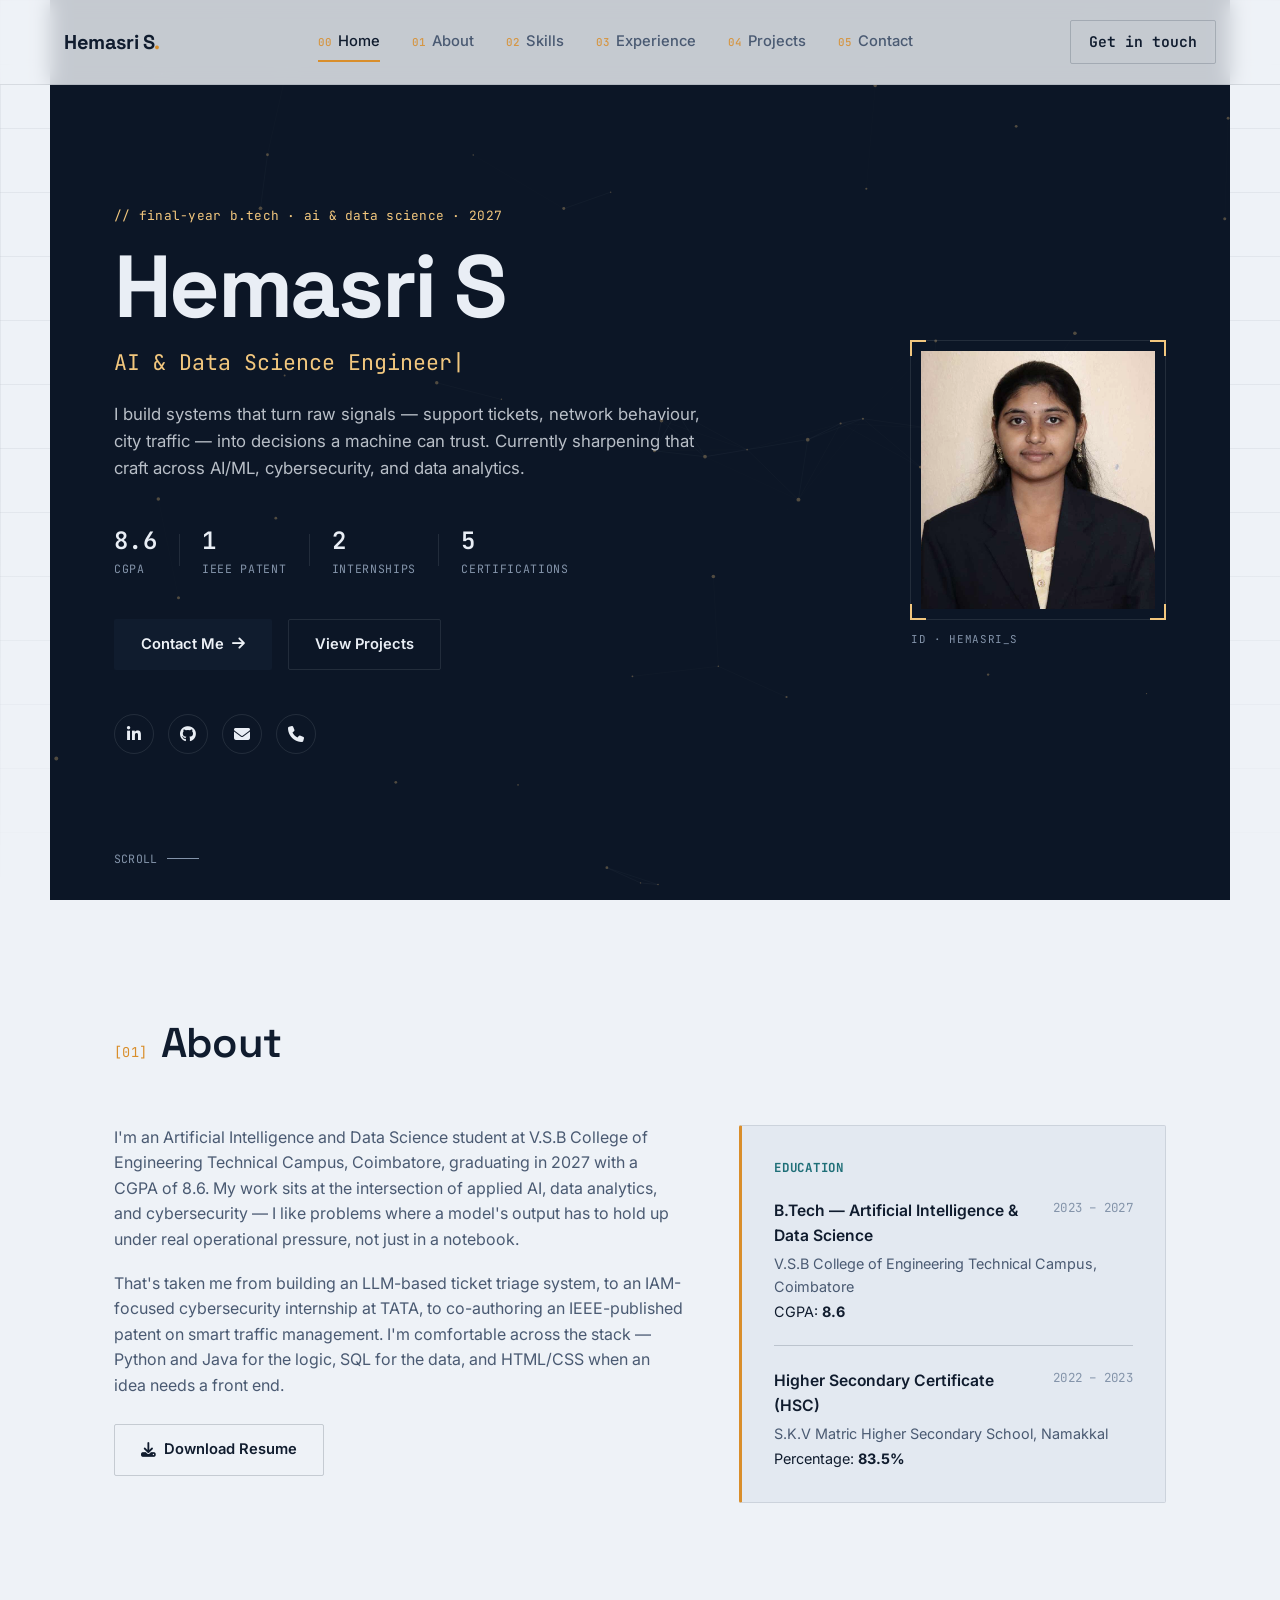
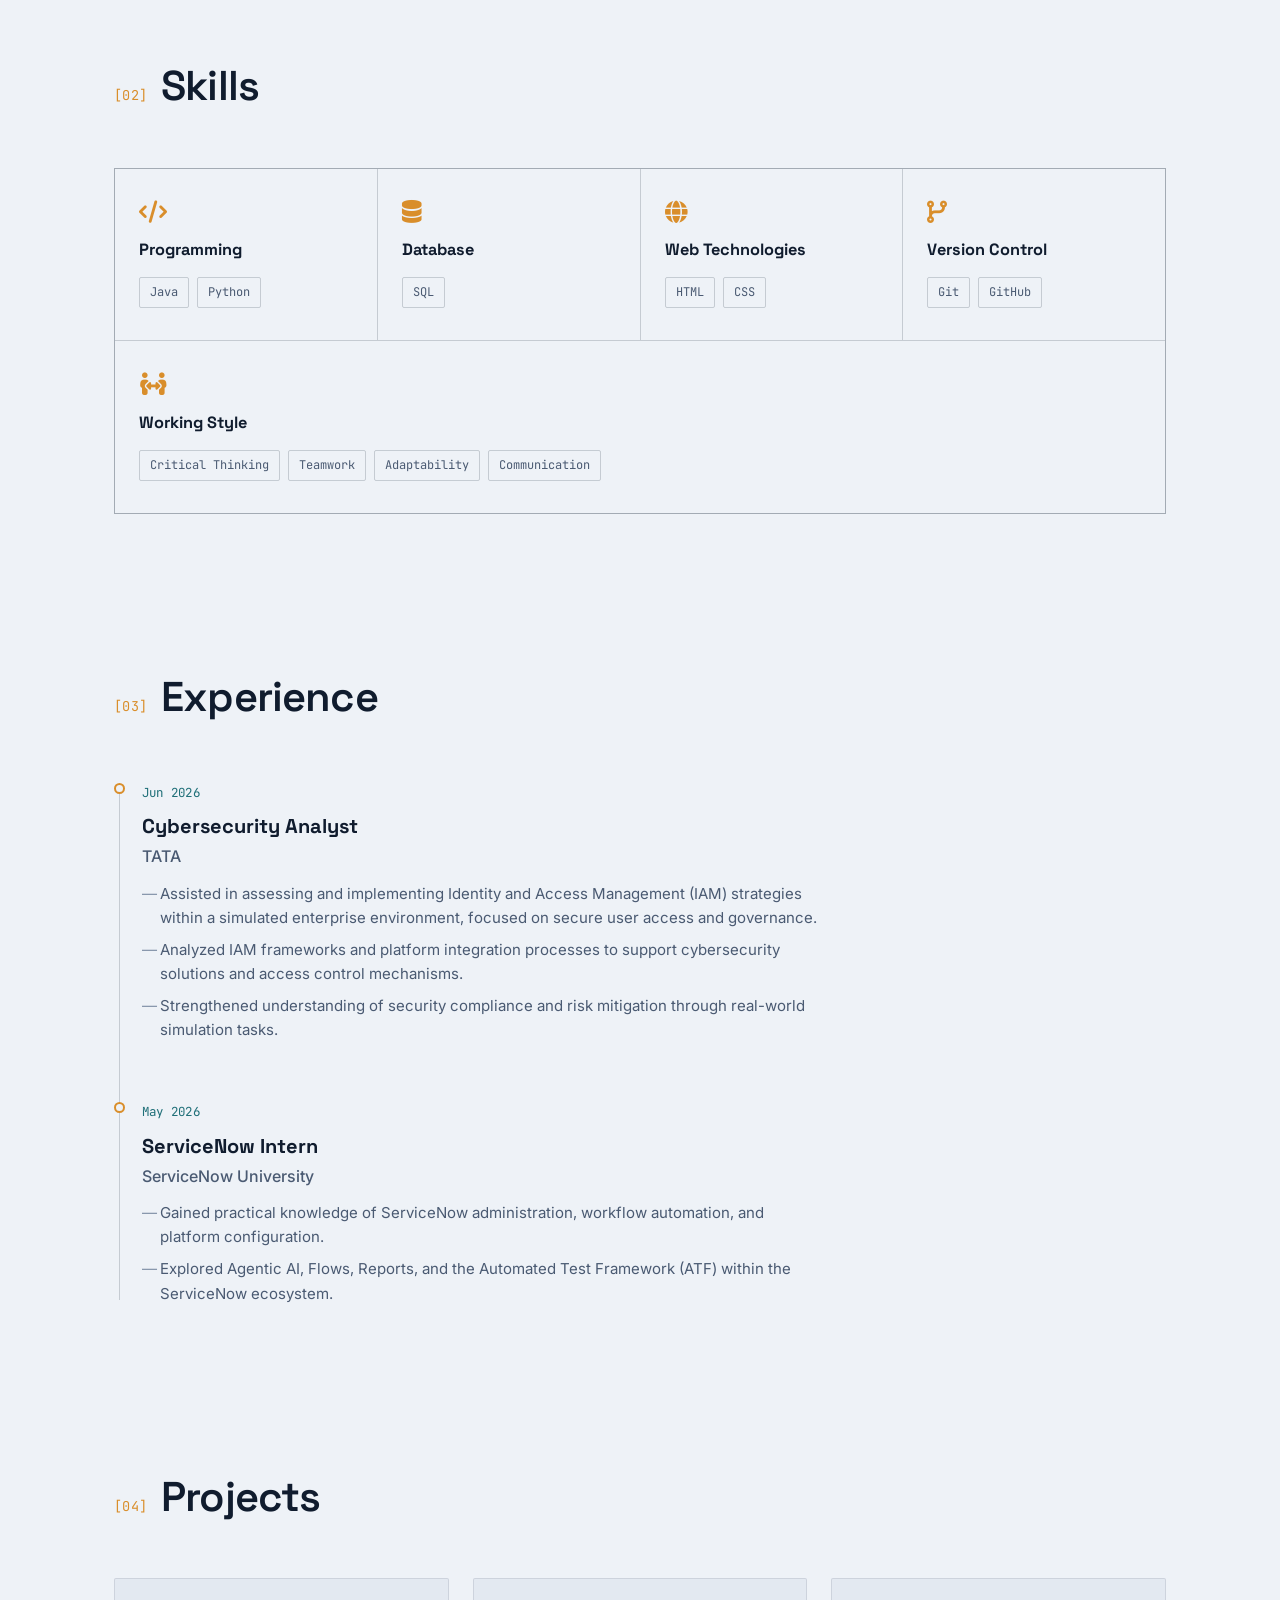
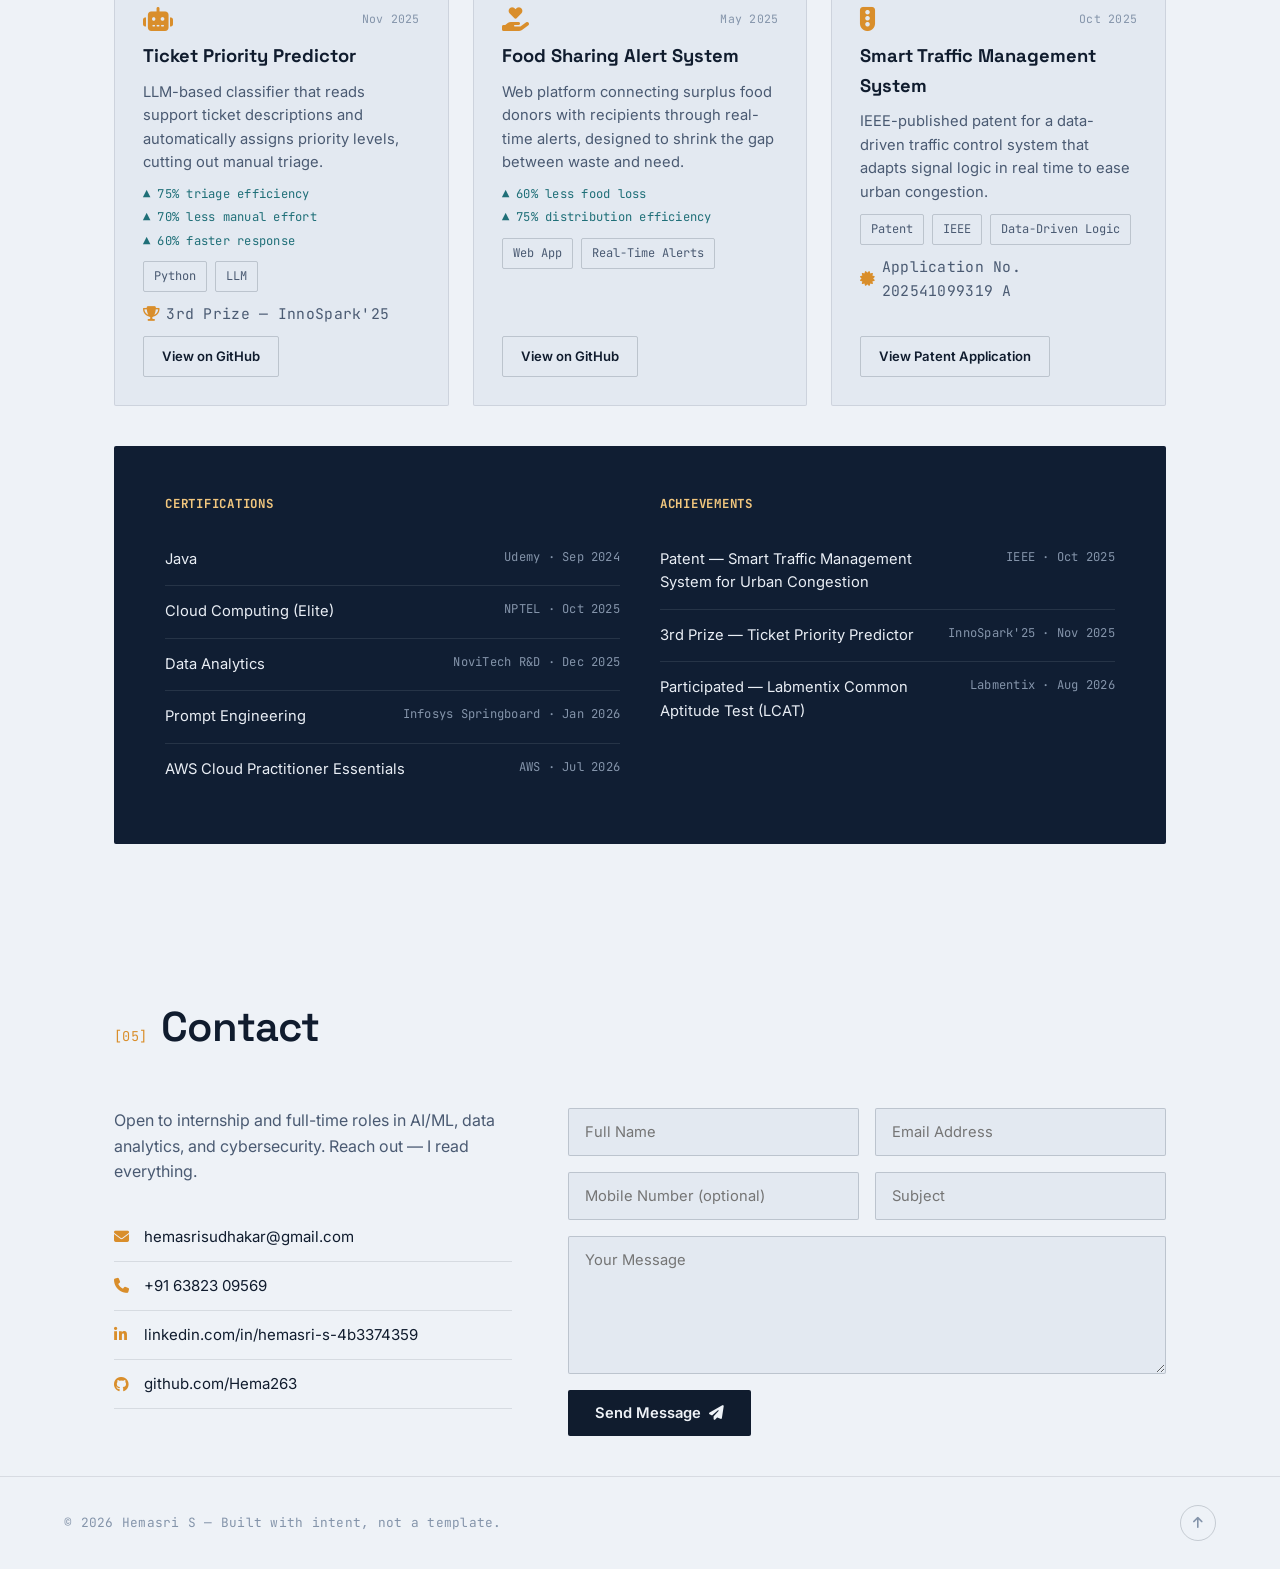
==== commit 5433ffae: "Add files via upload" ====
--- a/files/index.html
+++ b/files/index.html
@@ -86,7 +86,7 @@
 
       <div class="hero-photo-wrap">
         <div class="hero-photo-frame">
-          <img src="assets/profile-photo.jpg" alt="Hemasri S" class="hero-photo">
+          <img src="[data-uri]" alt="Hemasri S" class="hero-photo">
           <span class="frame-corner tl"></span>
           <span class="frame-corner tr"></span>
           <span class="frame-corner bl"></span>
@@ -119,7 +119,7 @@
           traffic management. I'm comfortable across the stack — Python and Java for the logic,
           SQL for the data, and HTML/CSS when an idea needs a front end.
         </p>
-        <a href="assets/Hemasri_S_Resume.pdf" class="btn btn-outline" download>
+        <a href="[data-uri]" download="Hemasri_S_Resume.pdf" class="btn btn-outline">
           <i class="fas fa-download"></i> Download Resume
         </a>
       </div>
@@ -295,7 +295,7 @@
           <span class="chip">Data-Driven Logic</span>
         </div>
         <p class="award mono"><i class="fas fa-certificate"></i> Application No. 202541099319 A</p>
-        <a href="assets/patent-application.pdf" target="_blank" rel="noopener" class="btn btn-outline btn-sm">View Patent Application</a>
+        <a href="[data-uri]" target="_blank" rel="noopener" class="btn btn-outline btn-sm">View Patent Application</a>
       </article>
     </div>
   </section>
--- a/files/style.css
+++ b/files/style.css
@@ -190,6 +190,58 @@
   max-width: 760px;
 }
 
+.hero-inner-split {
+  max-width: none;
+  width: 100%;
+  display: flex;
+  align-items: center;
+  justify-content: space-between;
+  gap: 56px;
+}
+
+.hero-copy { max-width: 640px; flex: 1 1 auto; }
+
+.hero-photo-wrap {
+  flex: 0 0 auto;
+  display: flex;
+  justify-content: center;
+}
+
+.hero-photo-frame {
+  position: relative;
+  width: clamp(200px, 20vw, 280px);
+  aspect-ratio: 841 / 917;
+  border: 1px solid var(--line-on-navy);
+  padding: 10px;
+}
+
+.hero-photo {
+  width: 100%;
+  height: 100%;
+  object-fit: cover;
+  filter: grayscale(18%) contrast(1.03) brightness(1.02);
+}
+
+.frame-corner {
+  position: absolute;
+  width: 16px;
+  height: 16px;
+  border: 2px solid var(--amber-soft);
+}
+.frame-corner.tl { top: -1px; left: -1px; border-right: none; border-bottom: none; }
+.frame-corner.tr { top: -1px; right: -1px; border-left: none; border-bottom: none; }
+.frame-corner.bl { bottom: -1px; left: -1px; border-right: none; border-top: none; }
+.frame-corner.br { bottom: -1px; right: -1px; border-left: none; border-top: none; }
+
+.frame-tag {
+  position: absolute;
+  bottom: -30px;
+  left: 0;
+  font-size: 0.68rem;
+  color: var(--ink-faint);
+  letter-spacing: 0.06em;
+}
+
 .eyebrow {
   color: var(--amber-soft);
   font-size: 0.8rem;
@@ -481,6 +533,8 @@
 
 /* ---------------- RESPONSIVE ---------------- */
 @media (max-width: 900px) {
+  .hero-inner-split { flex-direction: column-reverse; text-align: left; gap: 40px; }
+  .hero-photo-frame { width: clamp(160px, 40vw, 220px); }
   .about-grid, .contact-grid { grid-template-columns: 1fr; }
   .skills-grid { grid-template-columns: repeat(2, 1fr); }
   .skill-card.wide { grid-column: span 2; }
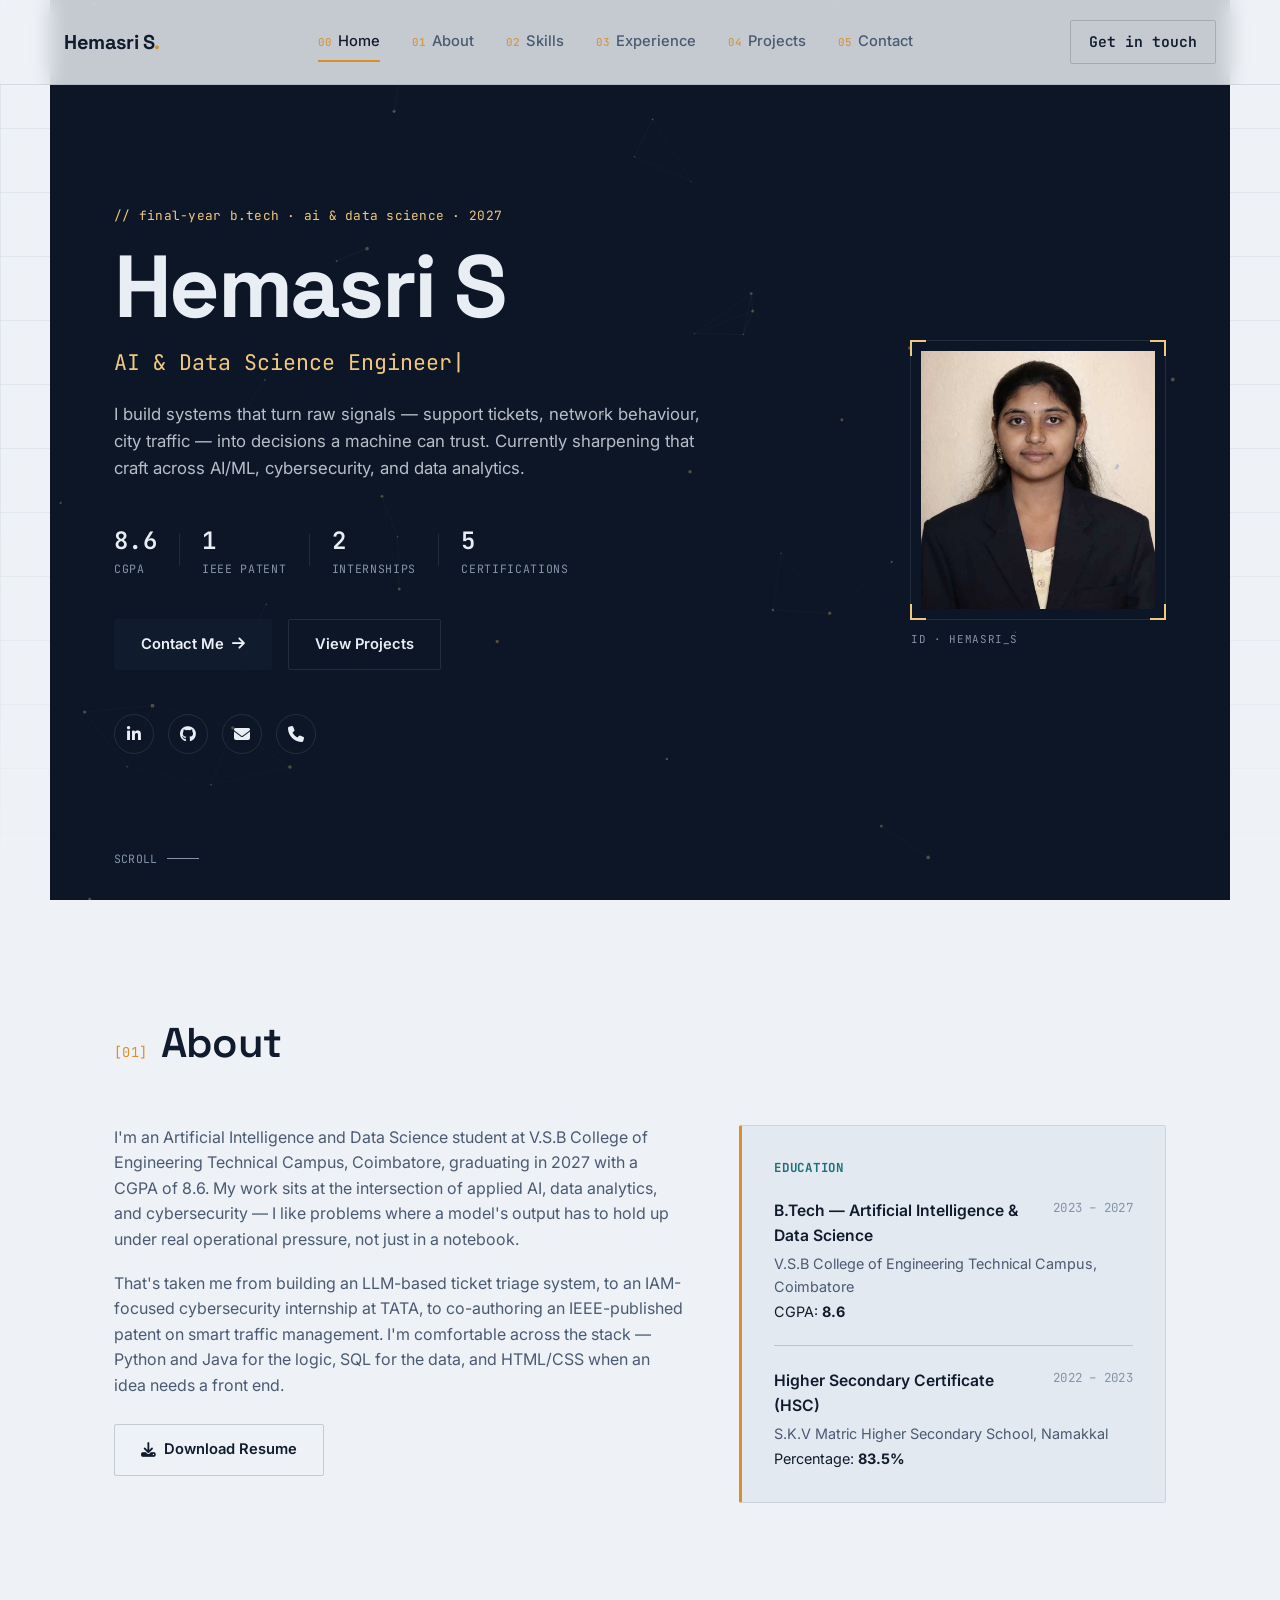
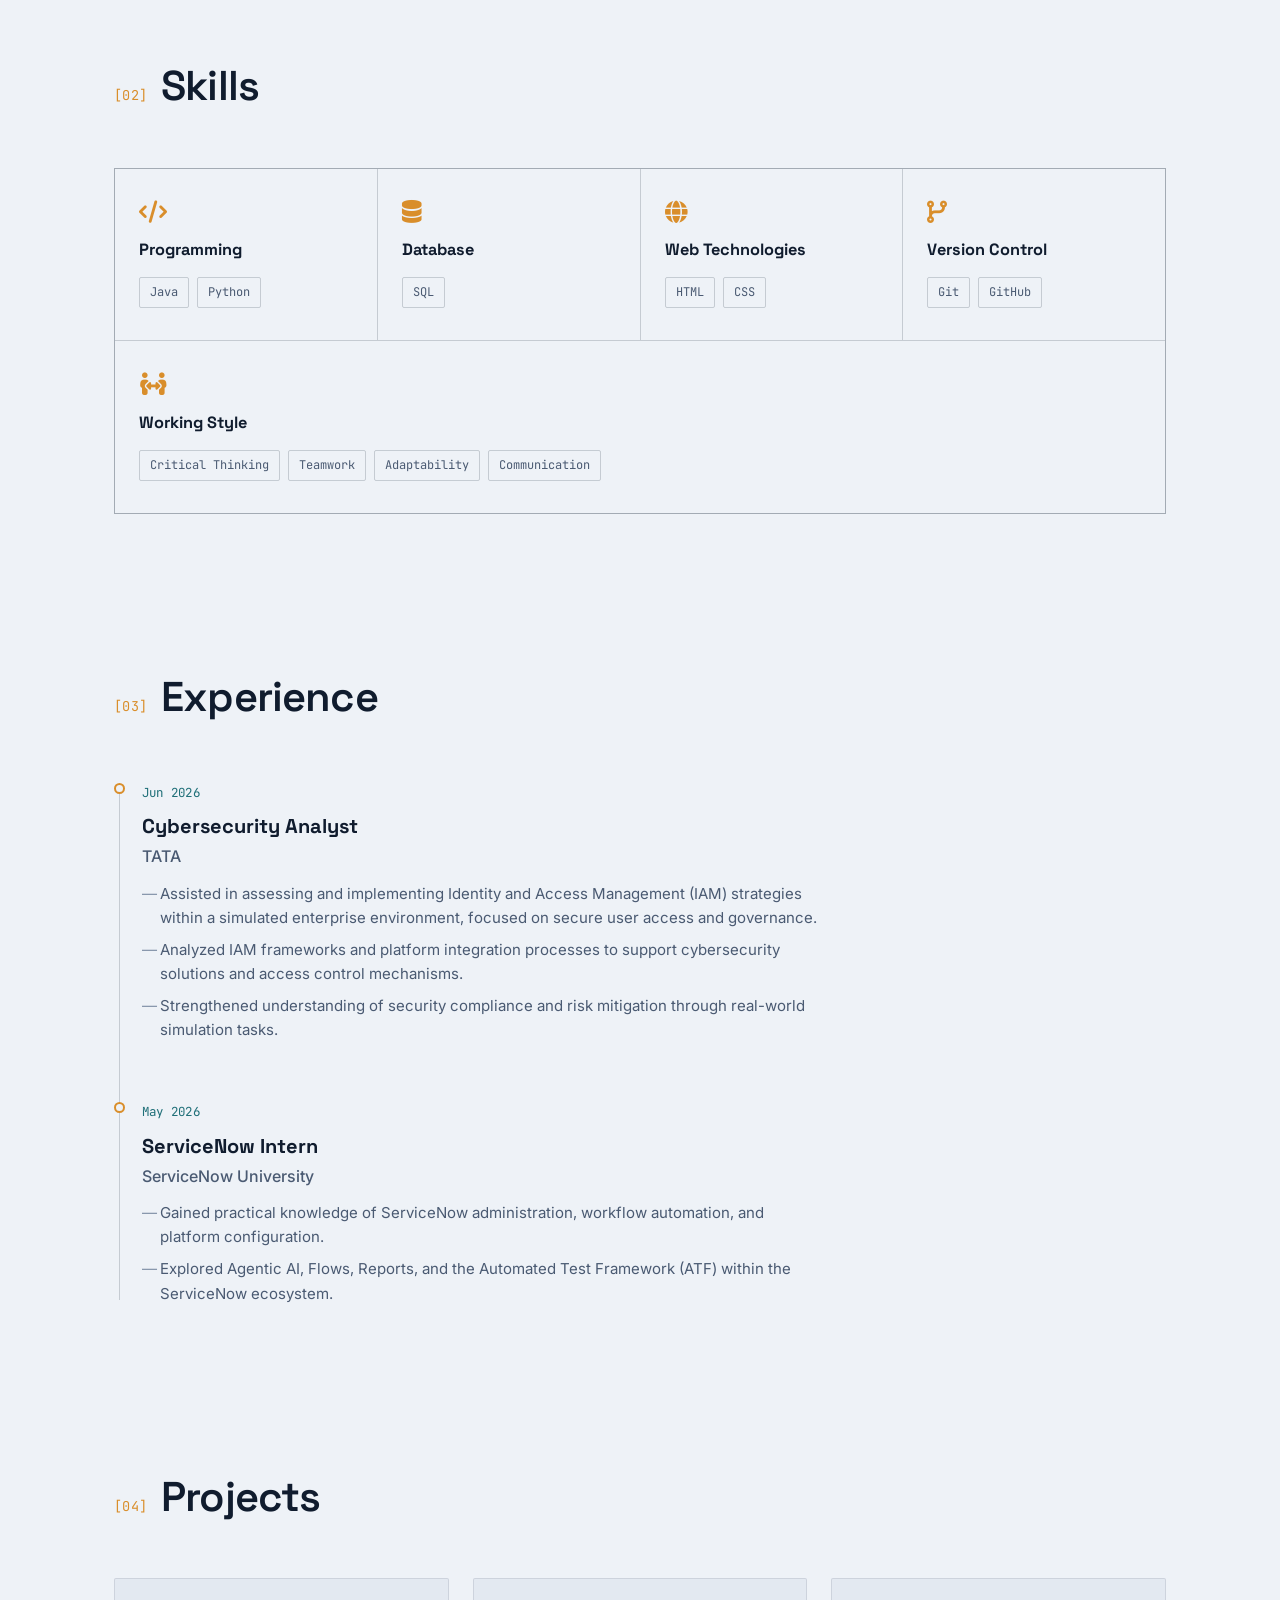
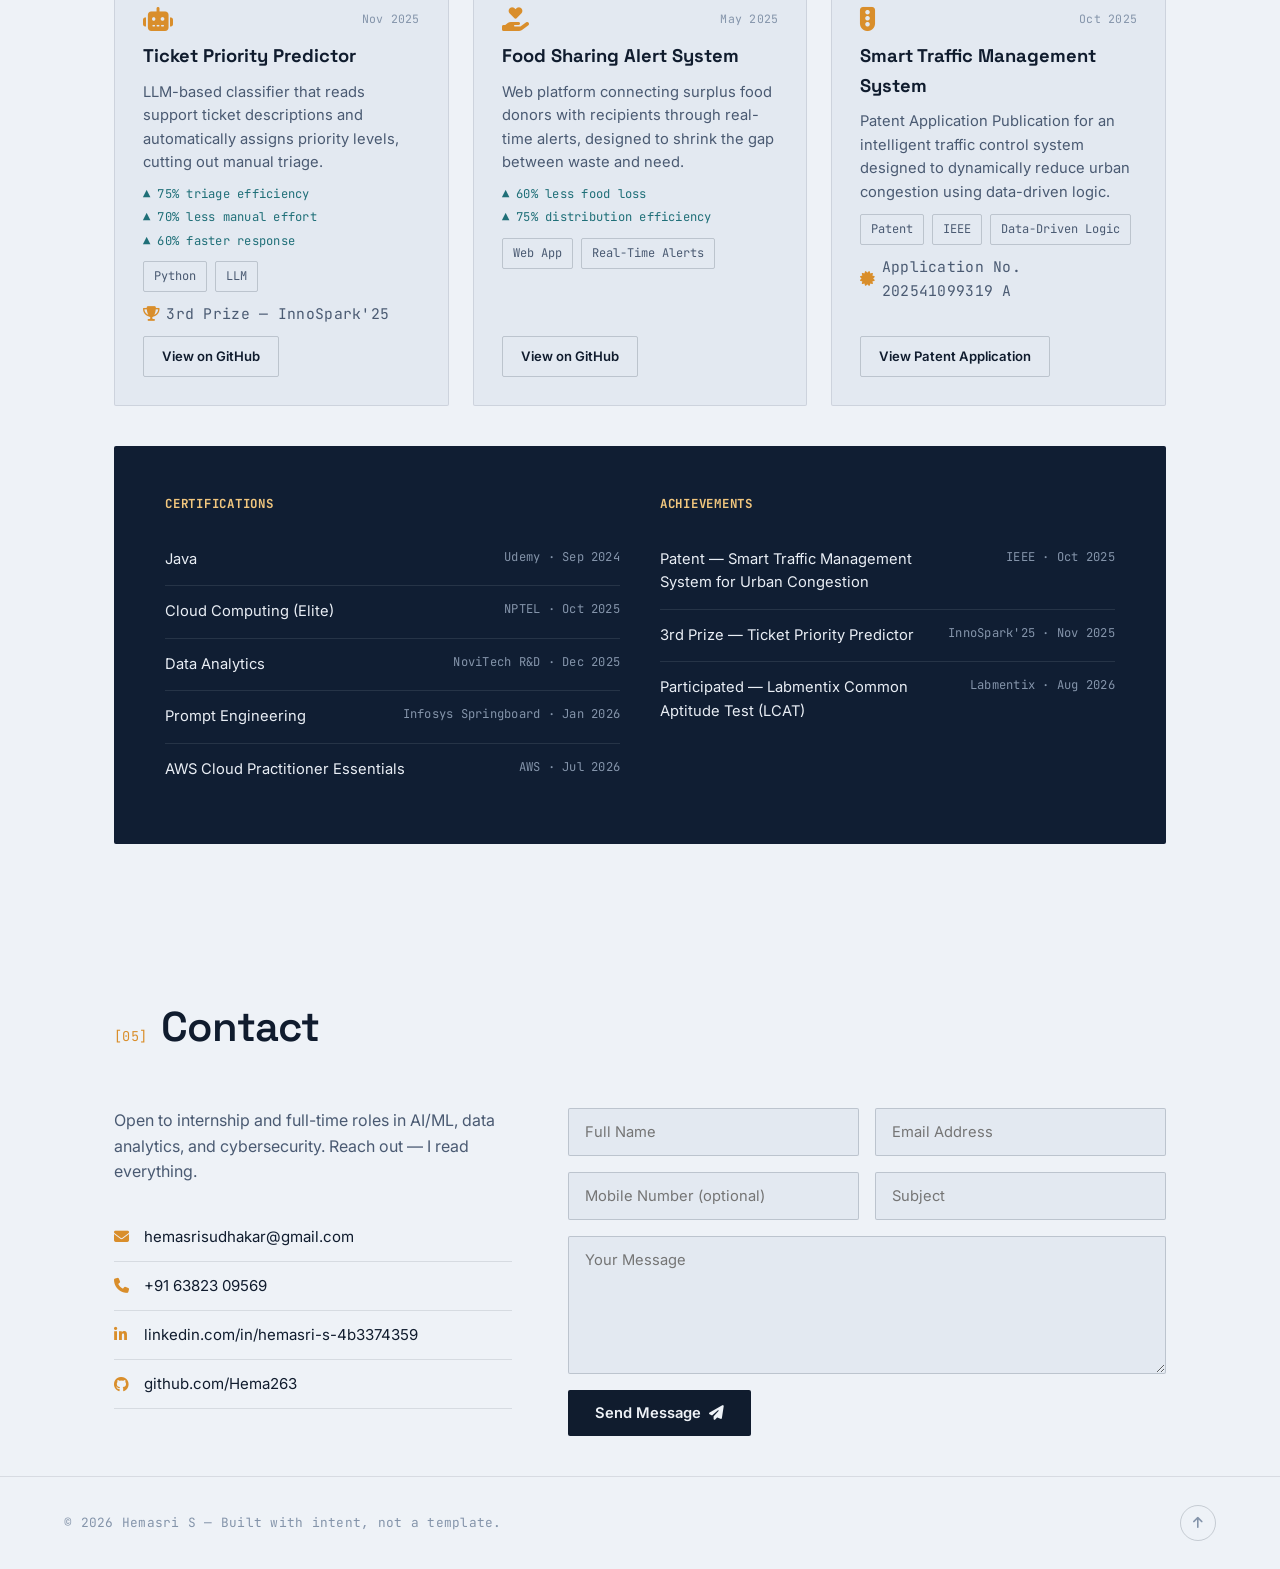
==== commit 1fd1ec2f: "Update index.html" ====
--- a/files/index.html
+++ b/files/index.html
@@ -288,7 +288,7 @@
           <span class="mono project-date">Oct 2025</span>
         </div>
         <h3>Smart Traffic Management System</h3>
-        <p>IEEE-published patent for a data-driven traffic control system that adapts signal logic in real time to ease urban congestion.</p>
+        <p>Patent Application Publication for an intelligent traffic control system designed to dynamically reduce urban congestion using data-driven logic.</p>
         <div class="chips">
           <span class="chip">Patent</span>
           <span class="chip">IEEE</span>
